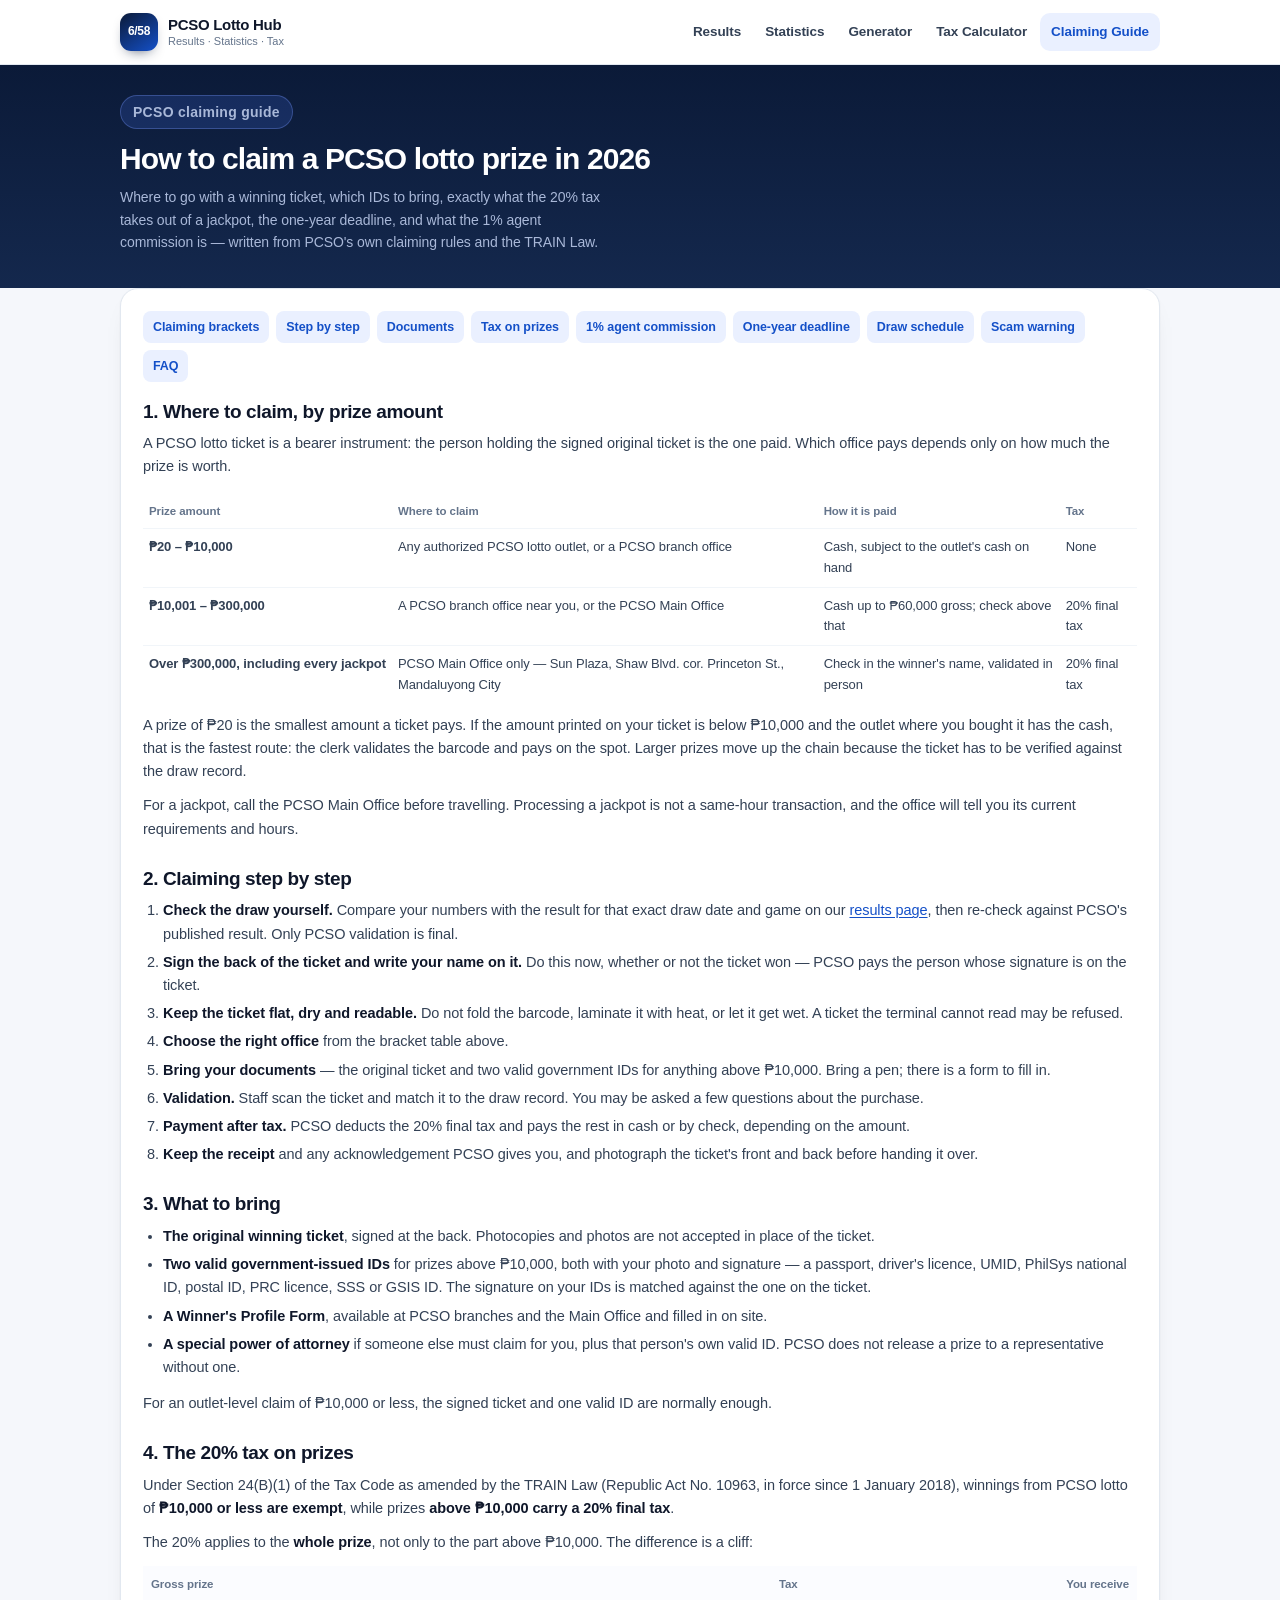
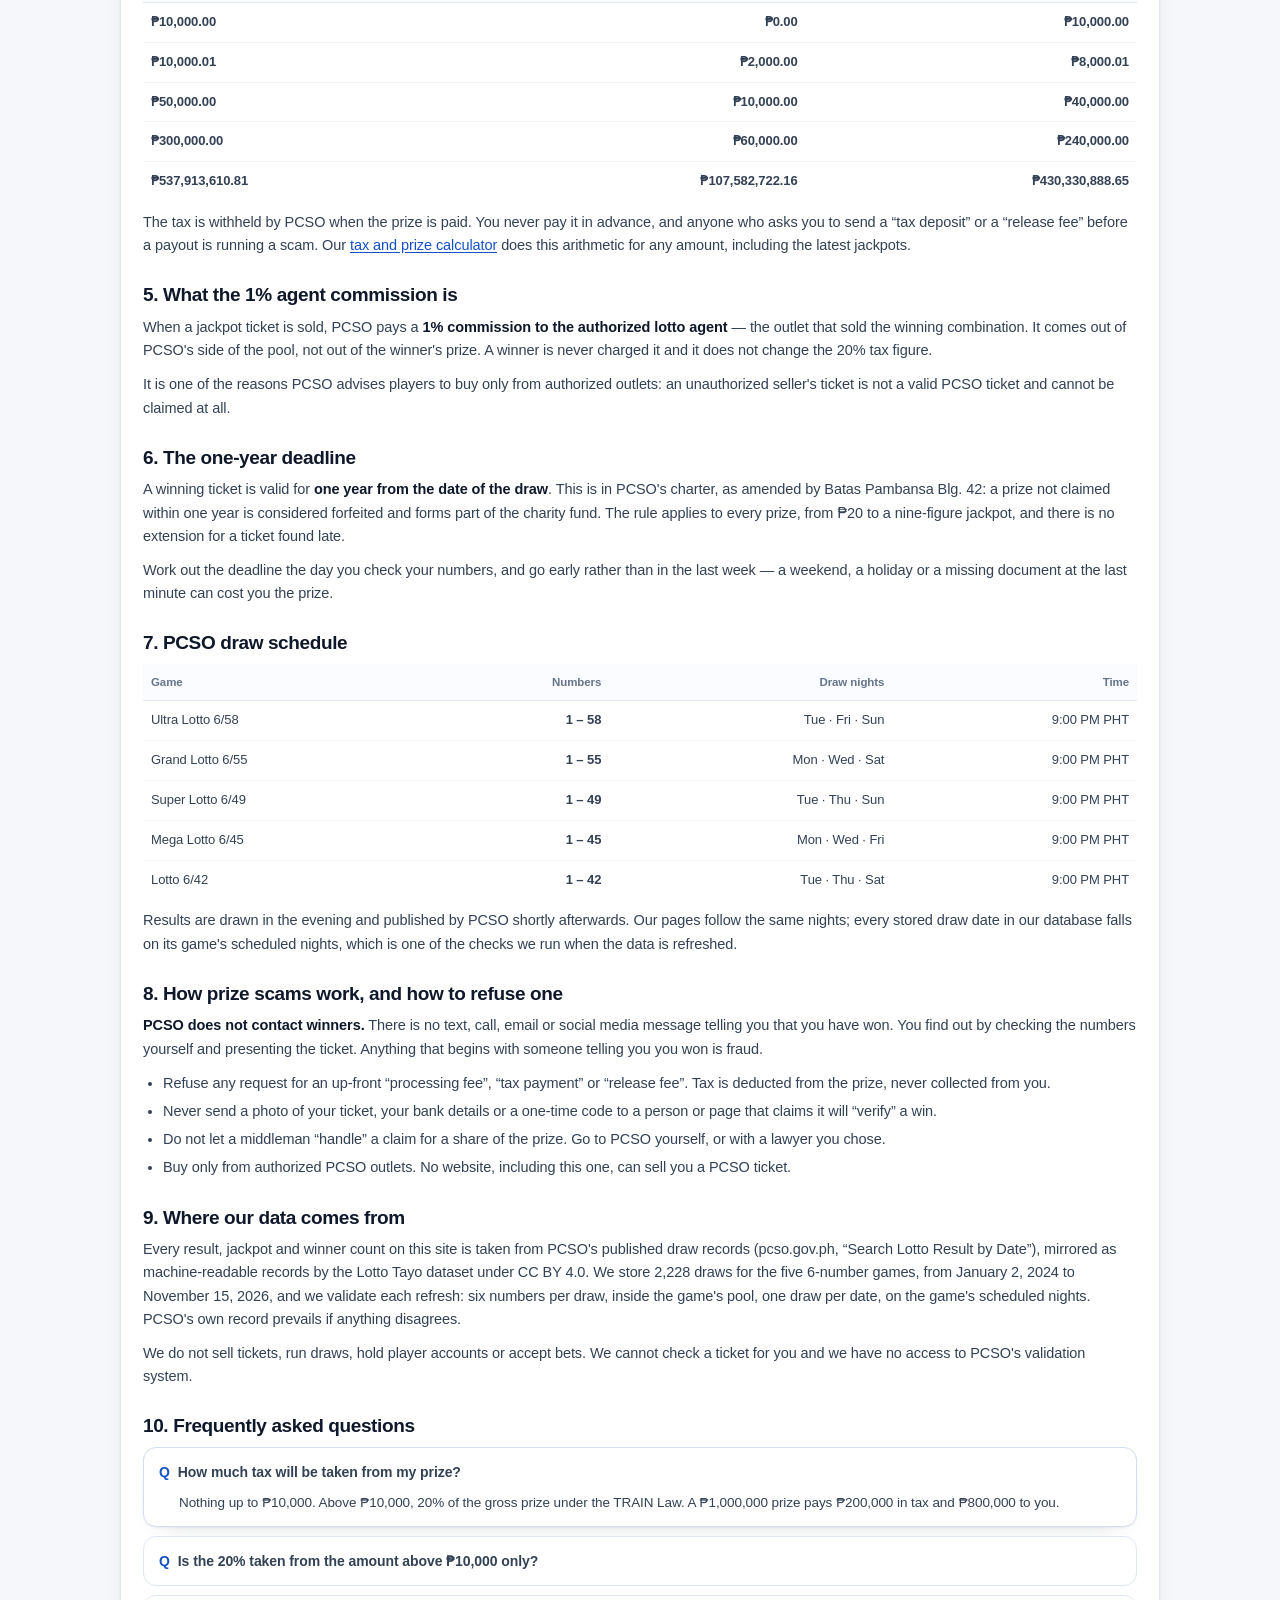
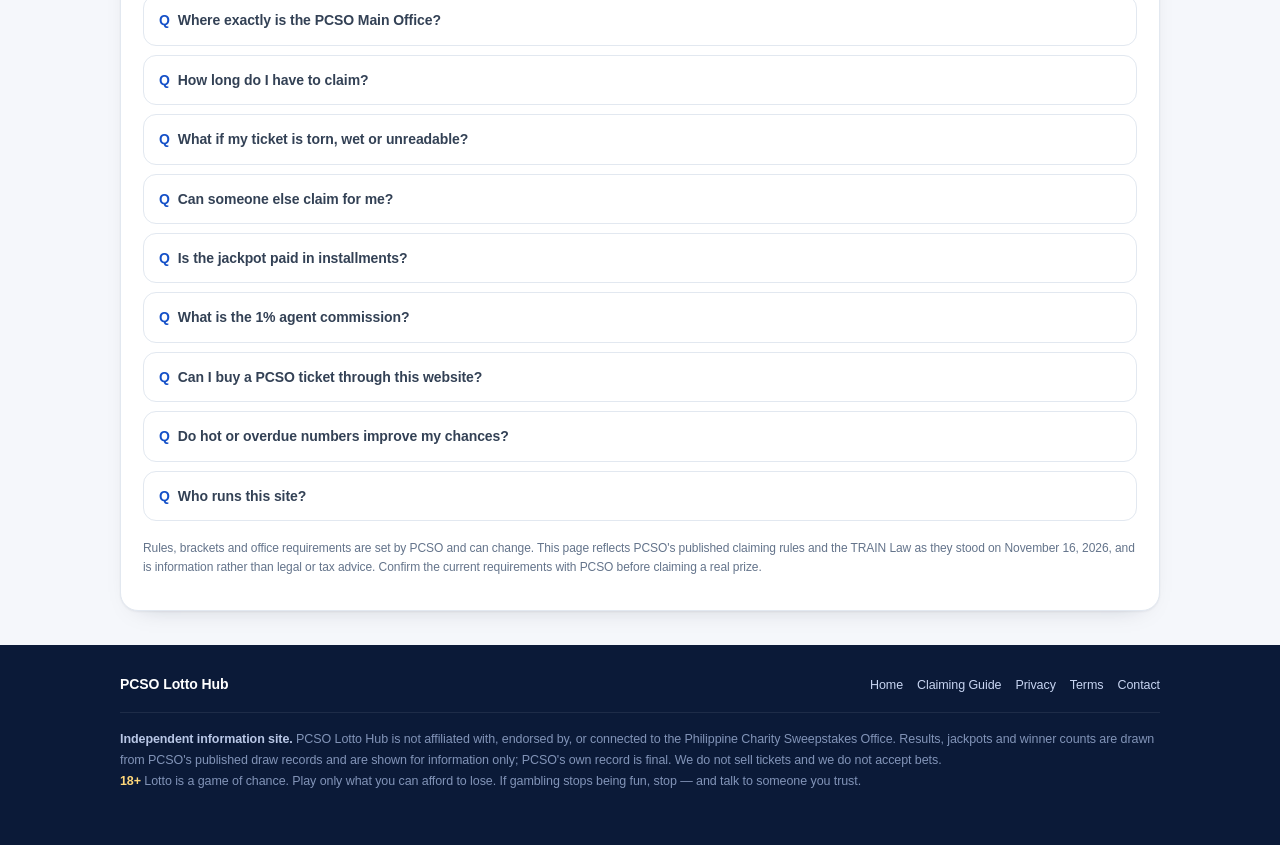
==== guide.html @ 49fee55c "Deploy static lotto site to GitHub Pages" ====
<!DOCTYPE html>
<html lang="en">
<head>
<meta charset="utf-8">
<meta name="viewport" content="width=device-width, initial-scale=1">
<title>PCSO Prize Claiming Guide 2026 — Where to Claim, 20% Tax, 1% Agent Commission</title>
<meta name="description" content="How to claim a PCSO lotto prize in 2026: the ₱10,000 / ₱300,000 claiming brackets, the PCSO Main Office in Mandaluyong, two valid IDs, the one-year deadline, the 20% TRAIN Law tax on prizes over ₱10,000, and the 1% agent commission.">
<meta name="theme-color" content="#0b1a38">
<link rel="canonical" href="https://lotto-tools.github.io/pcso-lotto-hub/guide.html">
<meta property="og:type" content="article">
<meta property="og:site_name" content="PCSO Lotto Hub">
<meta property="og:title" content="PCSO Prize Claiming Guide 2026 — Place, Tax, Deadline">
<meta property="og:description" content="Claiming brackets, documents, the 20% tax and the one-year deadline for PCSO lotto prizes.">
<meta property="og:url" content="https://lotto-tools.github.io/pcso-lotto-hub/guide.html">
<meta property="og:image" content="https://lotto-tools.github.io/pcso-lotto-hub/assets/img/og-cover.png">
<link rel="icon" href="assets/img/favicon.svg" type="image/svg+xml">
<link rel="stylesheet" href="assets/css/style.css">
<script type="application/ld+json">
{
  "@context": "https://schema.org",
  "@type": "FAQPage",
  "mainEntity": [
    {
      "@type": "Question",
      "name": "How much tax is deducted from a PCSO lotto prize?",
      "acceptedAnswer": { "@type": "Answer", "text": "Prizes of ₱10,000 or less are exempt. Prizes above ₱10,000 carry a 20% final withholding tax on the gross amount under the TRAIN Law (Republic Act No. 10963), withheld by PCSO at payout." }
    },
    {
      "@type": "Question",
      "name": "Where do I claim a PCSO lotto prize?",
      "acceptedAnswer": { "@type": "Answer", "text": "Up to ₱10,000 at any authorized lotto outlet or PCSO branch office. From ₱10,001 to ₱300,000 at a PCSO branch office or the PCSO Main Office. Above ₱300,000, including every jackpot, at the PCSO Main Office, Sun Plaza, Shaw Boulevard corner Princeton Street, Mandaluyong City." }
    },
    {
      "@type": "Question",
      "name": "How long do I have to claim a winning PCSO ticket?",
      "acceptedAnswer": { "@type": "Answer", "text": "One year from the draw date. A prize not claimed within that period is forfeited and forms part of PCSO's charity fund." }
    },
    {
      "@type": "Question",
      "name": "What documents do I need to claim a PCSO prize?",
      "acceptedAnswer": { "@type": "Answer", "text": "The original winning ticket signed at the back with your name, two valid government-issued IDs with photo and signature for prizes above ₱10,000, and a Winner's Profile Form filled in at the office. If someone claims for you, they need a special power of attorney and their own ID." }
    }
  ]
}
</script>
</head>
<body>

<header class="site-header">
  <div class="wrap header-inner">
    <a class="brand" href="index.html">
      <span class="brand-mark" aria-hidden="true">6/58</span>
      <span class="brand-text">PCSO Lotto Hub<small>Results · Statistics · Tax</small></span>
    </a>
    <nav class="site-nav" aria-label="Main">
      <a href="index.html#results">Results</a>
      <a href="index.html#statistics">Statistics</a>
      <a href="index.html#generator">Generator</a>
      <a href="index.html#tax">Tax Calculator</a>
      <a href="guide.html" class="is-active">Claiming Guide</a>
    </nav>
  </div>
</header>

<section class="page-head">
  <div class="wrap">
    <p class="eyebrow">PCSO claiming guide</p>
    <h1>How to claim a PCSO lotto prize in 2026</h1>
    <p>Where to go with a winning ticket, which IDs to bring, exactly what the 20% tax takes out of a jackpot, the one-year deadline, and what the 1% agent commission is — written from PCSO's own claiming rules and the TRAIN Law.</p>
  </div>
</section>

<main class="wrap">
  <div class="card">
    <nav class="toc" aria-label="On this page">
      <a href="#brackets">Claiming brackets</a>
      <a href="#steps">Step by step</a>
      <a href="#documents">Documents</a>
      <a href="#tax">Tax on prizes</a>
      <a href="#commission">1% agent commission</a>
      <a href="#deadline">One-year deadline</a>
      <a href="#schedule">Draw schedule</a>
      <a href="#scams">Scam warning</a>
      <a href="#faq">FAQ</a>
    </nav>

    <div class="prose">
      <h2 id="brackets">1. Where to claim, by prize amount</h2>
      <p>A PCSO lotto ticket is a bearer instrument: the person holding the signed original ticket is the one paid. Which office pays depends only on how much the prize is worth.</p>
      <div class="table-scroll">
        <table class="tier-table">
          <thead>
            <tr><th scope="col">Prize amount</th><th scope="col">Where to claim</th><th scope="col">How it is paid</th><th scope="col">Tax</th></tr>
          </thead>
          <tbody>
            <tr>
              <td>₱20 – ₱10,000</td>
              <td>Any authorized PCSO lotto outlet, or a PCSO branch office</td>
              <td>Cash, subject to the outlet's cash on hand</td>
              <td>None</td>
            </tr>
            <tr>
              <td>₱10,001 – ₱300,000</td>
              <td>A PCSO branch office near you, or the PCSO Main Office</td>
              <td>Cash up to ₱60,000 gross; check above that</td>
              <td>20% final tax</td>
            </tr>
            <tr>
              <td>Over ₱300,000, including every jackpot</td>
              <td>PCSO Main Office only — Sun Plaza, Shaw Blvd. cor. Princeton St., Mandaluyong City</td>
              <td>Check in the winner's name, validated in person</td>
              <td>20% final tax</td>
            </tr>
          </tbody>
        </table>
      </div>
      <p style="margin-top:10px">A prize of ₱20 is the smallest amount a ticket pays. If the amount printed on your ticket is below ₱10,000 and the outlet where you bought it has the cash, that is the fastest route: the clerk validates the barcode and pays on the spot. Larger prizes move up the chain because the ticket has to be verified against the draw record.</p>
      <p>For a jackpot, call the PCSO Main Office before travelling. Processing a jackpot is not a same-hour transaction, and the office will tell you its current requirements and hours.</p>

      <h2 id="steps">2. Claiming step by step</h2>
      <ol>
        <li><strong>Check the draw yourself.</strong> Compare your numbers with the result for that exact draw date and game on our <a href="index.html#results">results page</a>, then re-check against PCSO's published result. Only PCSO validation is final.</li>
        <li><strong>Sign the back of the ticket and write your name on it.</strong> Do this now, whether or not the ticket won — PCSO pays the person whose signature is on the ticket.</li>
        <li><strong>Keep the ticket flat, dry and readable.</strong> Do not fold the barcode, laminate it with heat, or let it get wet. A ticket the terminal cannot read may be refused.</li>
        <li><strong>Choose the right office</strong> from the bracket table above.</li>
        <li><strong>Bring your documents</strong> — the original ticket and two valid government IDs for anything above ₱10,000. Bring a pen; there is a form to fill in.</li>
        <li><strong>Validation.</strong> Staff scan the ticket and match it to the draw record. You may be asked a few questions about the purchase.</li>
        <li><strong>Payment after tax.</strong> PCSO deducts the 20% final tax and pays the rest in cash or by check, depending on the amount.</li>
        <li><strong>Keep the receipt</strong> and any acknowledgement PCSO gives you, and photograph the ticket's front and back before handing it over.</li>
      </ol>

      <h2 id="documents">3. What to bring</h2>
      <ul>
        <li><strong>The original winning ticket</strong>, signed at the back. Photocopies and photos are not accepted in place of the ticket.</li>
        <li><strong>Two valid government-issued IDs</strong> for prizes above ₱10,000, both with your photo and signature — a passport, driver's licence, UMID, PhilSys national ID, postal ID, PRC licence, SSS or GSIS ID. The signature on your IDs is matched against the one on the ticket.</li>
        <li><strong>A Winner's Profile Form</strong>, available at PCSO branches and the Main Office and filled in on site.</li>
        <li><strong>A special power of attorney</strong> if someone else must claim for you, plus that person's own valid ID. PCSO does not release a prize to a representative without one.</li>
      </ul>
      <p>For an outlet-level claim of ₱10,000 or less, the signed ticket and one valid ID are normally enough.</p>

      <h2 id="tax">4. The 20% tax on prizes</h2>
      <p>Under Section 24(B)(1) of the Tax Code as amended by the TRAIN Law (Republic Act No. 10963, in force since 1 January 2018), winnings from PCSO lotto of <strong>₱10,000 or less are exempt</strong>, while prizes <strong>above ₱10,000 carry a 20% final tax</strong>.</p>
      <p>The 20% applies to the <strong>whole prize</strong>, not only to the part above ₱10,000. The difference is a cliff:</p>
      <div class="table-scroll">
        <table class="data">
          <thead><tr><th scope="col">Gross prize</th><th scope="col">Tax</th><th scope="col">You receive</th></tr></thead>
          <tbody>
            <tr><td class="num">₱10,000.00</td><td class="num">₱0.00</td><td class="num">₱10,000.00</td></tr>
            <tr><td class="num">₱10,000.01</td><td class="num">₱2,000.00</td><td class="num">₱8,000.01</td></tr>
            <tr><td class="num">₱50,000.00</td><td class="num">₱10,000.00</td><td class="num">₱40,000.00</td></tr>
            <tr><td class="num">₱300,000.00</td><td class="num">₱60,000.00</td><td class="num">₱240,000.00</td></tr>
            <tr><td class="num">₱537,913,610.81</td><td class="num">₱107,582,722.16</td><td class="num">₱430,330,888.65</td></tr>
          </tbody>
        </table>
      </div>
      <p style="margin-top:10px">The tax is withheld by PCSO when the prize is paid. You never pay it in advance, and anyone who asks you to send a “tax deposit” or a “release fee” before a payout is running a scam. Our <a href="index.html#tax">tax and prize calculator</a> does this arithmetic for any amount, including the latest jackpots.</p>

      <h2 id="commission">5. What the 1% agent commission is</h2>
      <p>When a jackpot ticket is sold, PCSO pays a <strong>1% commission to the authorized lotto agent</strong> — the outlet that sold the winning combination. It comes out of PCSO's side of the pool, not out of the winner's prize. A winner is never charged it and it does not change the 20% tax figure.</p>
      <p>It is one of the reasons PCSO advises players to buy only from authorized outlets: an unauthorized seller's ticket is not a valid PCSO ticket and cannot be claimed at all.</p>

      <h2 id="deadline">6. The one-year deadline</h2>
      <p>A winning ticket is valid for <strong>one year from the date of the draw</strong>. This is in PCSO's charter, as amended by Batas Pambansa Blg. 42: a prize not claimed within one year is considered forfeited and forms part of the charity fund. The rule applies to every prize, from ₱20 to a nine-figure jackpot, and there is no extension for a ticket found late.</p>
      <p>Work out the deadline the day you check your numbers, and go early rather than in the last week — a weekend, a holiday or a missing document at the last minute can cost you the prize.</p>

      <h2 id="schedule">7. PCSO draw schedule</h2>
      <div class="table-scroll">
        <table class="data">
          <thead><tr><th scope="col">Game</th><th scope="col">Numbers</th><th scope="col">Draw nights</th><th scope="col">Time</th></tr></thead>
          <tbody>
            <tr><td>Ultra Lotto 6/58</td><td class="num">1 – 58</td><td>Tue · Fri · Sun</td><td>9:00 PM PHT</td></tr>
            <tr><td>Grand Lotto 6/55</td><td class="num">1 – 55</td><td>Mon · Wed · Sat</td><td>9:00 PM PHT</td></tr>
            <tr><td>Super Lotto 6/49</td><td class="num">1 – 49</td><td>Tue · Thu · Sun</td><td>9:00 PM PHT</td></tr>
            <tr><td>Mega Lotto 6/45</td><td class="num">1 – 45</td><td>Mon · Wed · Fri</td><td>9:00 PM PHT</td></tr>
            <tr><td>Lotto 6/42</td><td class="num">1 – 42</td><td>Tue · Thu · Sat</td><td>9:00 PM PHT</td></tr>
          </tbody>
        </table>
      </div>
      <p style="margin-top:10px">Results are drawn in the evening and published by PCSO shortly afterwards. Our pages follow the same nights; every stored draw date in our database falls on its game's scheduled nights, which is one of the checks we run when the data is refreshed.</p>

      <h2 id="scams">8. How prize scams work, and how to refuse one</h2>
      <p><strong>PCSO does not contact winners.</strong> There is no text, call, email or social media message telling you that you have won. You find out by checking the numbers yourself and presenting the ticket. Anything that begins with someone telling you you won is fraud.</p>
      <ul>
        <li>Refuse any request for an up-front “processing fee”, “tax payment” or “release fee”. Tax is deducted from the prize, never collected from you.</li>
        <li>Never send a photo of your ticket, your bank details or a one-time code to a person or page that claims it will “verify” a win.</li>
        <li>Do not let a middleman “handle” a claim for a share of the prize. Go to PCSO yourself, or with a lawyer you chose.</li>
        <li>Buy only from authorized PCSO outlets. No website, including this one, can sell you a PCSO ticket.</li>
      </ul>

      <h2>9. Where our data comes from</h2>
      <p>Every result, jackpot and winner count on this site is taken from PCSO's published draw records (pcso.gov.ph, “Search Lotto Result by Date”), mirrored as machine-readable records by the Lotto Tayo dataset under CC BY 4.0. We store 2,228 draws for the five 6-number games, from January 2, 2024 to November 15, 2026, and we validate each refresh: six numbers per draw, inside the game's pool, one draw per date, on the game's scheduled nights. PCSO's own record prevails if anything disagrees.</p>
      <p>We do not sell tickets, run draws, hold player accounts or accept bets. We cannot check a ticket for you and we have no access to PCSO's validation system.</p>

      <h2 id="faq">10. Frequently asked questions</h2>
      <div class="faq">
        <details open>
          <summary>How much tax will be taken from my prize?</summary>
          <p>Nothing up to ₱10,000. Above ₱10,000, 20% of the gross prize under the TRAIN Law. A ₱1,000,000 prize pays ₱200,000 in tax and ₱800,000 to you.</p>
        </details>
        <details>
          <summary>Is the 20% taken from the amount above ₱10,000 only?</summary>
          <p>No. Once the prize exceeds ₱10,000 the 20% is computed on the whole amount. A ₱10,000 prize is paid in full; a ₱10,000.01 prize pays ₱2,000.00 in tax.</p>
        </details>
        <details>
          <summary>Where exactly is the PCSO Main Office?</summary>
          <p>Sun Plaza, Shaw Boulevard corner Princeton Street, Mandaluyong City. Jackpot claims are processed there in person and paid by check in the winner's name.</p>
        </details>
        <details>
          <summary>How long do I have to claim?</summary>
          <p>One year from the draw date. Unclaimed prizes are forfeited to PCSO's charity fund, with no extension.</p>
        </details>
        <details>
          <summary>What if my ticket is torn, wet or unreadable?</summary>
          <p>The barcode has to scan. A mutilated or unreadable ticket may be refused, so keep it flat, dry and out of direct heat from the moment you buy it.</p>
        </details>
        <details>
          <summary>Can someone else claim for me?</summary>
          <p>Only with a special power of attorney and their own valid ID, presented at the PCSO office. The safest course is to claim in person with the ticket signed in your name.</p>
        </details>
        <details>
          <summary>Is the jackpot paid in installments?</summary>
          <p>No. PCSO pays a jackpot as a lump sum, by check, after the 20% tax is withheld.</p>
        </details>
        <details>
          <summary>What is the 1% agent commission?</summary>
          <p>A commission PCSO pays the outlet that sold the winning jackpot ticket. It is not deducted from the winner's prize.</p>
        </details>
        <details>
          <summary>Can I buy a PCSO ticket through this website?</summary>
          <p>No. We publish results and statistics only. Tickets are sold at authorized PCSO outlets; PCSO's own online channel, where it is available, is the only official way to play without visiting an outlet.</p>
        </details>
        <details>
          <summary>Do hot or overdue numbers improve my chances?</summary>
          <p>No. Each draw is independent and every combination has the same probability — 1 in 40,475,358 for Ultra Lotto 6/58. Statistics describe past draws, not the next one. Our <a href="index.html#statistics">statistics page</a> is there to explore the data, not to predict it.</p>
        </details>
        <details>
          <summary>Who runs this site?</summary>
          <p>PCSO Lotto Hub is an independent information site. It is not affiliated with, endorsed by or connected to the Philippine Charity Sweepstakes Office, and it does not sell tickets or accept bets. See our <a href="terms.html">terms</a> and <a href="privacy.html">privacy policy</a>.</p>
        </details>
      </div>

      <p class="table-note" style="margin-top:18px">Rules, brackets and office requirements are set by PCSO and can change. This page reflects PCSO's published claiming rules and the TRAIN Law as they stood on November 16, 2026, and is information rather than legal or tax advice. Confirm the current requirements with PCSO before claiming a real prize.</p>
    </div>
  </div>
</main>

<footer class="site-footer">
  <div class="wrap">
    <div class="footer-top">
      <span class="footer-brand">PCSO Lotto Hub</span>
      <nav class="footer-nav" aria-label="Footer">
        <a href="index.html">Home</a>
        <a href="guide.html">Claiming Guide</a>
        <a href="privacy.html">Privacy</a>
        <a href="terms.html">Terms</a>
        <a href="mailto:contact@pcsolottohub.example">Contact</a>
      </nav>
    </div>
    <p class="footer-note">
      <b>Independent information site.</b> PCSO Lotto Hub is not affiliated with, endorsed by, or connected to the Philippine Charity Sweepstakes Office. Results, jackpots and winner counts are drawn from PCSO's published draw records and are shown for information only; PCSO's own record is final. We do not sell tickets and we do not accept bets.<br>
      <span class="responsible">18+</span> Lotto is a game of chance. Play only what you can afford to lose. If gambling stops being fun, stop — and talk to someone you trust.
    </p>
  </div>
</footer>

</body>
</html>
---- assets/css/style.css ----
@charset "utf-8";
/* ==========================================================================
   PCSO Lotto Hub — shared styles (index, guide, privacy, terms)
   ========================================================================== */

:root {
  --ink: #0f172a;
  --ink-2: #334155;
  --muted: #64748b;
  --line: #e2e8f0;
  --line-soft: #f1f5f9;
  --bg: #f5f7fb;
  --card: #ffffff;
  --brand: #1450c8;
  --brand-2: #4a7dff;
  --brand-soft: #eaf0ff;
  --navy: #0b1a38;
  --navy-2: #17305e;
  --gold: #f2b200;
  --gold-soft: #fff5d6;
  --green: #059669;
  --green-soft: #e7f8f0;
  --red: #ce1126;
  --radius: 18px;
  --shadow: 0 1px 2px rgba(15, 23, 42, .05), 0 10px 26px -20px rgba(15, 23, 42, .35);
  --font: -apple-system, BlinkMacSystemFont, "Segoe UI", Roboto, "Helvetica Neue",
          Arial, "Noto Sans", "Noto Sans Tagalog", "Liberation Sans", FreeSans, sans-serif;
}

* { box-sizing: border-box; }

html { -webkit-text-size-adjust: 100%; scroll-behavior: smooth; }

body {
  margin: 0;
  font-family: var(--font);
  color: var(--ink);
  background: var(--bg);
  line-height: 1.6;
  letter-spacing: -.005em;
  overflow-wrap: break-word;
}

a { color: inherit; text-decoration: none; }
button { font-family: inherit; cursor: pointer; }
img { max-width: 100%; }
h1, h2, h3, h4 { line-height: 1.3; }

.wrap { width: 100%; max-width: 1080px; margin: 0 auto; padding: 0 20px; }

.sr-only {
  position: absolute; width: 1px; height: 1px; margin: -1px;
  padding: 0; overflow: hidden; clip: rect(0 0 0 0); white-space: nowrap; border: 0;
}

/* ---------- header ---------- */
.site-header {
  position: sticky; top: 0; z-index: 60;
  background: rgba(255, 255, 255, .97);
  backdrop-filter: saturate(180%) blur(14px);
  -webkit-backdrop-filter: saturate(180%) blur(14px);
  border-bottom: 1px solid var(--line);
}
.header-inner { display: flex; align-items: center; gap: 16px; height: 64px; }
.brand { display: flex; align-items: center; gap: 10px; flex: 0 0 auto; }
.brand-mark {
  width: 38px; height: 38px; border-radius: 11px;
  display: grid; place-items: center;
  background: linear-gradient(145deg, var(--navy), var(--brand));
  box-shadow: 0 6px 14px -8px rgba(11, 26, 56, .9);
  color: #fff; font-weight: 800; font-size: 12px; letter-spacing: -.03em;
}
.brand-text { display: flex; flex-direction: column; line-height: 1.15; font-weight: 800; font-size: 15px; letter-spacing: -.02em; }
.brand-text small { font-weight: 500; font-size: 11px; color: var(--muted); letter-spacing: 0; margin-top: 2px; }
.site-nav { display: flex; gap: 2px; margin-left: auto; align-items: center; overflow-x: auto; scrollbar-width: none; }
.site-nav::-webkit-scrollbar { display: none; }
.site-nav a {
  white-space: nowrap; padding: 8px 11px; border-radius: 10px;
  font-size: 13.5px; font-weight: 600; color: var(--ink-2);
  transition: background .15s, color .15s;
}
.site-nav a:hover { background: var(--line-soft); color: var(--ink); }
.site-nav a.is-active { background: var(--brand-soft); color: var(--brand); }

/* ---------- hero ---------- */
.hero {
  position: relative;
  color: #eaf0ff;
  background:
    radial-gradient(1100px 420px at 86% -14%, rgba(74, 125, 255, .42), transparent 62%),
    radial-gradient(800px 340px at 0% 0%, rgba(242, 178, 0, .16), transparent 60%),
    linear-gradient(180deg, #081530 0%, #10244a 64%, #0d1e3f 100%);
  padding: 30px 0 34px;
  overflow: hidden;
}
.hero-grid { display: grid; grid-template-columns: 1.02fr .98fr; gap: 26px; align-items: center; }
.eyebrow {
  display: inline-flex; align-items: center; gap: 8px;
  font-size: 12px; font-weight: 700; letter-spacing: .02em;
  color: #c3d3ff; background: rgba(74, 125, 255, .18);
  border: 1px solid rgba(122, 152, 255, .32);
  padding: 5px 12px; border-radius: 999px; margin: 0 0 12px;
}
.live-dot {
  width: 7px; height: 7px; border-radius: 50%; background: #4ade80;
  box-shadow: 0 0 0 4px rgba(74, 222, 128, .18);
}
.hero h1 {
  margin: 0 0 10px; font-size: clamp(24px, 3.4vw, 34px);
  line-height: 1.3; letter-spacing: -.03em; font-weight: 800; color: #fff;
}
.hero-sub { margin: 0; color: #a3b3d6; font-size: 14px; max-width: 48ch; }
.hero-badges { display: flex; flex-wrap: wrap; gap: 7px; margin-top: 16px; }
.hero-badges span {
  font-size: 11.5px; font-weight: 600; color: #c8d5ff;
  background: rgba(255, 255, 255, .06); border: 1px solid rgba(255, 255, 255, .1);
  padding: 5px 9px; border-radius: 8px;
}

.hero-card {
  background: linear-gradient(180deg, rgba(255, 255, 255, .1), rgba(255, 255, 255, .04));
  border: 1px solid rgba(255, 255, 255, .14);
  border-radius: 22px; padding: 18px 18px 16px;
  box-shadow: 0 26px 60px -34px rgba(0, 0, 0, .9);
  backdrop-filter: blur(6px);
}
.hero-card-top { display: flex; align-items: baseline; justify-content: space-between; gap: 10px; margin-bottom: 12px; }
.hero-round { font-size: 14.5px; font-weight: 800; color: #fff; letter-spacing: -.02em; }
.hero-round em { font-style: normal; color: #8fa8e8; font-weight: 600; font-size: 12px; margin-left: 8px; }
.hero-balls { display: flex; align-items: center; gap: 8px; flex-wrap: wrap; }
.hero-prize { display: grid; grid-template-columns: 1fr 1fr; gap: 9px; margin-top: 16px; }
.hero-prize div { background: rgba(5, 11, 24, .48); border: 1px solid rgba(255, 255, 255, .08); border-radius: 12px; padding: 9px 11px; }
.hero-prize dt { font-size: 11px; color: #93a4c9; margin: 0 0 3px; font-weight: 600; }
.hero-prize dd { margin: 0; font-size: 15px; font-weight: 800; color: #fff; letter-spacing: -.02em; font-variant-numeric: tabular-nums; }
.hero-prize dd .unit { font-size: 11.5px; font-weight: 600; color: #a8b7d8; }
.hero-prize .accent { color: #7ff0bd; }
.hero-foot { margin-top: 12px; font-size: 11.5px; color: #8fa1c6; display: flex; justify-content: space-between; gap: 10px; flex-wrap: wrap; }

/* ---------- balls ---------- */
.ball {
  --size: 40px;
  width: var(--size); height: var(--size); flex: 0 0 auto;
  border-radius: 50%; display: inline-grid; place-items: center;
  font-weight: 800; font-size: calc(var(--size) * .4); letter-spacing: -.03em;
  color: #fff; font-variant-numeric: tabular-nums;
  box-shadow: inset 0 -3px 6px rgba(0, 0, 0, .16), inset 0 2px 3px rgba(255, 255, 255, .45), 0 2px 6px rgba(15, 23, 42, .12);
}
.ball.t1 { background: linear-gradient(180deg, #ffdd6b, #f2b200); color: #4b3500; }
.ball.t2 { background: linear-gradient(180deg, #86c8ff, #2f8fe0); color: #062f4f; }
.ball.t3 { background: linear-gradient(180deg, #ff9d9d, #e04b4b); color: #fff; }
.ball.t4 { background: linear-gradient(180deg, #c4cbd6, #98a2b3); color: #fff; }
.ball.t5 { background: linear-gradient(180deg, #7fe0b0, #12a866); color: #04361f; }
.ball--sm { --size: 32px; }
.ball--xs { --size: 27px; }
.ball--lg { --size: 50px; }
.ball.is-dim { opacity: .26; }
.balls-row { display: flex; align-items: center; gap: 7px; flex-wrap: wrap; }

/* ---------- game switcher ---------- */
.gamebar {
  position: sticky; top: 64px; z-index: 58;
  background: rgba(255, 255, 255, .98);
  backdrop-filter: blur(10px);
  border-bottom: 1px solid var(--line);
}
.gamebar-inner {
  display: flex; gap: 6px; overflow-x: auto; scrollbar-width: none;
  padding: 9px 20px;
}
.gamebar-inner::-webkit-scrollbar { display: none; }
.game-pill {
  flex: 0 0 auto; display: flex; flex-direction: column; align-items: flex-start;
  gap: 1px; border: 1px solid var(--line); background: #fff; color: var(--ink-2);
  border-radius: 11px; padding: 6px 12px; transition: .15s; text-align: left;
}
.game-pill b { font-size: 13.5px; font-weight: 800; letter-spacing: -.02em; }
.game-pill span { font-size: 11px; color: var(--muted); font-weight: 600; font-variant-numeric: tabular-nums; }
.game-pill:hover { border-color: #c3cddf; background: #fafbff; }
.game-pill.is-active { background: var(--navy); border-color: var(--navy); color: #fff; box-shadow: 0 10px 20px -14px rgba(11, 26, 56, .9); }
.game-pill.is-active span { color: #b9c9ea; }

/* ---------- tabs ---------- */
.tabbar { background: #fff; border-bottom: 1px solid var(--line); }
.tabbar-inner { display: flex; gap: 4px; overflow-x: auto; scrollbar-width: none; padding: 8px 20px; }
.tabbar-inner::-webkit-scrollbar { display: none; }
.tab {
  border: 1px solid transparent; background: transparent; color: var(--ink-2);
  padding: 9px 14px; border-radius: 11px; font-size: 13.5px; font-weight: 700; white-space: nowrap;
  transition: .15s;
}
.tab:hover { background: var(--line-soft); }
.tab.is-active { background: var(--brand); color: #fff; box-shadow: 0 8px 18px -12px rgba(20, 80, 200, .9); }

/* ---------- layout ---------- */
main { padding: 24px 0 10px; }
.panel[hidden] { display: none; }
.panel { animation: fade .2s ease; }
@keyframes fade { from { opacity: 0; transform: translateY(4px); } to { opacity: 1; transform: none; } }

.card {
  background: var(--card); border: 1px solid var(--line); border-radius: var(--radius);
  padding: 22px; box-shadow: var(--shadow);
}
.card + .card, .stack > * + * { margin-top: 16px; }
.grid-2 { display: grid; grid-template-columns: 1fr 1fr; gap: 16px; }
.grid-3 { display: grid; grid-template-columns: repeat(3, 1fr); gap: 16px; }
.grid-2 > .card, .grid-3 > .card { margin-top: 0; }
.split { display: grid; grid-template-columns: 1.1fr .9fr; gap: 16px; align-items: start; }

.section-head { display: flex; align-items: flex-end; justify-content: space-between; gap: 14px; margin: 24px 0 12px; }
.section-head:first-child { margin-top: 0; }
.section-head h2 { margin: 0; font-size: 19px; font-weight: 800; letter-spacing: -.02em; }
.section-head p { margin: 4px 0 0; font-size: 13px; color: var(--muted); }
h2.card-title { margin: 0 0 4px; font-size: 17px; font-weight: 800; letter-spacing: -.02em; }
h3.card-title { margin: 0 0 4px; font-size: 15px; font-weight: 800; letter-spacing: -.02em; }
.card-desc { margin: 0 0 14px; font-size: 13px; color: var(--muted); }
.divider { height: 1px; background: var(--line-soft); margin: 16px 0; }

/* ---------- latest draw ---------- */
.draw-head { display: flex; flex-wrap: wrap; align-items: center; justify-content: space-between; gap: 10px; margin-bottom: 14px; }
.draw-date { font-size: 20px; font-weight: 800; letter-spacing: -.02em; }
.draw-date span { font-size: 12.5px; font-weight: 600; color: var(--muted); margin-left: 8px; letter-spacing: 0; }
.draw-balls {
  display: flex; align-items: center; gap: 10px; flex-wrap: wrap; padding: 16px;
  border-radius: 14px; background: linear-gradient(180deg, #fbfcff, #f2f6ff);
  border: 1px solid var(--line-soft);
}
.draw-balls .ball { --size: 46px; }
.badge {
  display: inline-flex; align-items: center; gap: 5px; font-size: 11.5px; font-weight: 700;
  padding: 4px 9px; border-radius: 999px; background: var(--line-soft); color: var(--ink-2);
}
.badge--gold { background: var(--gold-soft); color: #8a5c00; }
.badge--green { background: var(--green-soft); color: #047857; }
.badge--brand { background: var(--brand-soft); color: var(--brand); }

.stat-grid { display: grid; grid-template-columns: repeat(4, 1fr); gap: 10px; margin-top: 14px; }
.stat { background: #fbfcff; border: 1px solid var(--line-soft); border-radius: 12px; padding: 12px 13px; }
.stat dt { margin: 0 0 3px; font-size: 11.5px; color: var(--muted); font-weight: 600; }
.stat dd { margin: 0; font-size: 15px; font-weight: 800; letter-spacing: -.02em; font-variant-numeric: tabular-nums; }
.stat dd small { display: block; font-size: 11px; font-weight: 600; color: var(--muted); letter-spacing: 0; margin-top: 2px; }
.stat.is-key { background: linear-gradient(180deg, #eef4ff, #f7faff); border-color: #dbe6ff; }
.stat.is-key dd { color: var(--brand); }

/* ---------- tables ---------- */
.table-scroll { overflow-x: auto; -webkit-overflow-scrolling: touch; }
table.data { width: 100%; border-collapse: collapse; font-size: 13px; }
table.data th, table.data td { padding: 9px 8px; border-bottom: 1px solid var(--line-soft); text-align: right; vertical-align: middle; }
table.data th:first-child, table.data td:first-child { text-align: left; }
table.data thead th { font-size: 11.5px; color: var(--muted); font-weight: 700; border-bottom: 1px solid var(--line); background: #fbfcff; white-space: nowrap; }
table.data tbody tr:last-child td { border-bottom: 0; }
table.data td.num { font-variant-numeric: tabular-nums; font-weight: 600; }
table.data tr.is-high td { background: #f8faff; }
table.data td .balls-row { gap: 4px; justify-content: flex-end; flex-wrap: nowrap; }
table.data td .ball { --size: 26px; font-size: 10.5px; }
.table-note { margin: 10px 0 0; font-size: 12px; color: var(--muted); }

/* ---------- controls ---------- */
.lookup { display: flex; gap: 8px; align-items: center; flex-wrap: wrap; }
input[type="date"].input, input[type="number"].input, input.input, select.input {
  padding: 10px 12px; border: 1px solid var(--line); border-radius: 11px;
  font-size: 14px; font-weight: 600; font-family: inherit; color: var(--ink);
  font-variant-numeric: tabular-nums; background: #fff; min-width: 0;
}
input.input:focus, select.input:focus, .amount-box:focus-within { outline: none; border-color: var(--brand); box-shadow: 0 0 0 3px rgba(20, 80, 200, .14); }
.btn {
  border: 1px solid var(--line); background: #fff; color: var(--ink);
  padding: 10px 14px; border-radius: 11px; font-size: 13px; font-weight: 700;
  transition: .15s; white-space: nowrap;
}
.btn:hover { border-color: #c3cddf; background: #fafbff; }
.btn:active { transform: translateY(1px); }
.btn--primary { background: var(--brand); border-color: var(--brand); color: #fff; box-shadow: 0 10px 22px -14px rgba(20, 80, 200, .9); }
.btn--primary:hover { background: #0f3fa3; border-color: #0f3fa3; color: #fff; }
.btn--dark { background: var(--ink); border-color: var(--ink); color: #fff; }
.btn--dark:hover { background: #000; border-color: #000; color: #fff; }
.btn--ghost { background: transparent; }
.btn--sm { padding: 7px 11px; font-size: 12px; border-radius: 9px; }
.btn:disabled { opacity: .45; cursor: not-allowed; }

.segmented { display: inline-flex; background: var(--line-soft); border-radius: 12px; padding: 4px; gap: 2px; flex-wrap: wrap; }
.segmented button {
  border: 0; background: transparent; padding: 8px 12px; border-radius: 9px;
  font-size: 12.5px; font-weight: 700; color: var(--muted);
}
.segmented button.is-active { background: #fff; color: var(--ink); box-shadow: 0 2px 8px rgba(15, 23, 42, .08); }

/* ---------- statistics ---------- */
.chip-row { display: flex; flex-wrap: wrap; gap: 7px; }
.chip {
  display: inline-flex; align-items: center; gap: 6px;
  background: #fbfcff; border: 1px solid var(--line-soft); border-radius: 10px;
  padding: 6px 10px; font-size: 12px; font-weight: 600; color: var(--ink-2);
}
.chip b { color: var(--ink); font-weight: 800; font-variant-numeric: tabular-nums; }
.chip.hot { background: #fff6f2; border-color: #ffe2d6; }
.chip.cold { background: #eef5ff; border-color: #dbe9ff; }
.chip.overdue { background: #fffaf0; border-color: #fdebc4; }

.heatmap { display: grid; grid-template-columns: repeat(var(--cols, 9), minmax(0, 1fr)); gap: 6px; }
.hm {
  border-radius: 10px; padding: 8px 2px 7px; text-align: center;
  border: 1px solid rgba(15, 23, 42, .05);
  display: flex; flex-direction: column; gap: 0; align-items: center;
  transition: transform .12s;
}
.hm:hover { transform: translateY(-1px); }
.hm b { font-size: 13px; font-weight: 800; letter-spacing: -.03em; }
.hm span { font-size: 10px; font-weight: 700; opacity: .9; font-variant-numeric: tabular-nums; }

.ratio-row { display: grid; grid-template-columns: 116px 1fr 96px; align-items: center; gap: 9px; font-size: 12.5px; margin-bottom: 6px; }
.ratio-row .label { font-weight: 700; color: var(--ink-2); font-variant-numeric: tabular-nums; }
.ratio-row .bar { height: 9px; background: var(--line-soft); border-radius: 6px; overflow: hidden; }
.ratio-row .bar i { display: block; height: 100%; border-radius: 6px; background: linear-gradient(90deg, #4a7dff, #9cbaff); }
.ratio-row .bar i.warm { background: linear-gradient(90deg, #f2b200, #ffd97a); }
.ratio-row .val { text-align: right; color: var(--muted); font-variant-numeric: tabular-nums; font-weight: 600; }
.ratio-row .val b { color: var(--ink); }

.pair-grid { display: grid; grid-template-columns: repeat(2, 1fr); gap: 6px 18px; }
.pair-row { display: flex; align-items: center; gap: 8px; font-size: 12.5px; padding: 4px 0; border-bottom: 1px dashed var(--line-soft); }
.pair-row .p { font-weight: 800; font-variant-numeric: tabular-nums; }
.pair-row .c { margin-left: auto; color: var(--muted); font-weight: 700; font-variant-numeric: tabular-nums; }

/* ---------- generator ---------- */
.gen-layout { display: grid; grid-template-columns: 1.1fr .9fr; gap: 16px; align-items: start; }
.num-grid { display: grid; grid-template-columns: repeat(var(--cols, 10), minmax(0, 1fr)); gap: 6px; }
.num-btn {
  position: relative;
  border: 1px solid var(--line); background: #fff; color: var(--ink-2);
  border-radius: 9px; padding: 8px 0; font-size: 13px; font-weight: 800;
  font-variant-numeric: tabular-nums; transition: .12s;
}
.num-btn:hover { border-color: #b9c4d8; background: #fafbff; }
.num-btn.is-fixed { background: var(--ink); color: #fff; border-color: var(--ink); }
.num-btn.is-excluded { background: #f1f5f9; color: #94a3b8; text-decoration: line-through; border-style: dashed; }
.num-btn.is-fixed::after {
  content: "IN"; position: absolute; top: -6px; left: 50%; transform: translateX(-50%);
  font-size: 8px; font-weight: 800; background: var(--brand); color: #fff;
  padding: 0 4px; border-radius: 4px; letter-spacing: .02em; line-height: 1.5;
}
.hm { cursor: default; }

.field { margin-bottom: 16px; }
.field:last-child { margin-bottom: 0; }
.field-label { display: flex; align-items: center; justify-content: space-between; gap: 10px; margin-bottom: 7px; flex-wrap: wrap; }
.field-label strong { font-size: 13px; font-weight: 800; }
.field-label span { font-size: 11.5px; color: var(--muted); }
.check-line { display: flex; align-items: center; gap: 9px; font-size: 13px; font-weight: 600; color: var(--ink-2); }
.check-line input { width: 17px; height: 17px; accent-color: var(--brand); }

.game-list { display: grid; gap: 10px; }
.game {
  border: 1px solid var(--line); border-radius: 14px; padding: 12px 14px; background: #fff;
}
.game-top { display: flex; align-items: center; gap: 12px; flex-wrap: wrap; }
.game-no { font-size: 11.5px; font-weight: 800; color: var(--muted); min-width: 30px; }
.game .balls-row { flex: 1 1 auto; gap: 6px; }
.game .btn { margin-left: auto; }
.match-line { margin-top: 9px; display: flex; flex-wrap: wrap; gap: 6px; align-items: center; font-size: 11.5px; color: var(--muted); }
.match-line .m { background: #f8fafc; border: 1px solid var(--line-soft); border-radius: 7px; padding: 3px 7px; font-weight: 700; color: var(--ink-2, #334155); font-variant-numeric: tabular-nums; }
.match-line .m.hit { background: var(--gold-soft); border-color: #fde8a8; color: #8a5c00; }
.hit-list { margin-top: 9px; display: grid; gap: 5px; max-height: 220px; overflow-y: auto; }
.hit { display: flex; align-items: center; gap: 8px; padding: 6px 9px; border-radius: 9px; background: #fbfcff; border: 1px solid var(--line-soft); font-size: 11.5px; }
.hit .r { font-weight: 800; color: var(--brand); min-width: 54px; }
.hit .d { color: var(--muted); min-width: 78px; font-variant-numeric: tabular-nums; }
.hit .p { margin-left: auto; color: var(--muted); font-variant-numeric: tabular-nums; }

.empty {
  border: 1px dashed var(--line); border-radius: 14px; padding: 26px 18px; text-align: center;
  color: var(--muted); font-size: 13px; background: #fbfcff;
}
.empty strong { display: block; color: var(--ink-2); font-size: 14px; margin-bottom: 4px; }

.check-list { list-style: none; margin: 0; padding: 0; font-size: 12.5px; color: var(--ink-2); }
.check-list li { position: relative; padding-left: 20px; margin-bottom: 9px; line-height: 1.6; }
.check-list li:last-child { margin-bottom: 0; }
.check-list li::before {
  content: "✓"; position: absolute; left: 0; top: 0; color: var(--green); font-weight: 800;
}
.check-list b { color: var(--ink); }

.notice { display: flex; gap: 9px; align-items: flex-start; font-size: 12.5px; color: var(--muted); background: #fbfcff; border: 1px solid var(--line-soft); border-radius: 12px; padding: 11px 13px; }
.notice b { color: var(--ink-2); }
.notice--warn { background: #fffaeb; border-color: #fdecc8; color: #7a5400; }
.notice--warn b { color: #6b4900; }

/* ---------- tax calculator ---------- */
.calc-layout { display: grid; grid-template-columns: 1fr 1fr; gap: 16px; align-items: start; }
.amount-box {
  display: flex; align-items: center; gap: 6px; border: 1px solid var(--line); border-radius: 14px;
  padding: 6px 14px; background: #fff;
}
.amount-box .peso { font-weight: 700; color: var(--muted); font-size: 20px; }
.amount-box input {
  flex: 1 1 auto; border: 0; outline: none; font-family: inherit; text-align: right;
  font-size: clamp(20px, 4.2vw, 27px); font-weight: 800; color: var(--ink); letter-spacing: -.03em;
  font-variant-numeric: tabular-nums; padding: 8px 0; background: transparent; min-width: 0;
}
.quick-row { display: flex; flex-wrap: wrap; gap: 6px; margin-top: 10px; }
.quick {
  border: 1px solid var(--line); background: #fff; border-radius: 999px; padding: 6px 11px;
  font-size: 11.5px; font-weight: 700; color: var(--ink-2);
}
.quick:hover { border-color: #c3cddf; background: #fafbff; }
.quick b { color: var(--brand); }

.result-hero {
  background: linear-gradient(145deg, #0b1a38, #1b3363);
  color: #fff; border-radius: 16px; padding: 18px;
}
.result-hero .label { font-size: 12px; color: #a7b6d9; font-weight: 600; }
.result-hero .value { font-size: clamp(24px, 5vw, 32px); font-weight: 800; letter-spacing: -.035em; color: #7ff0bd; margin: 2px 0 8px; font-variant-numeric: tabular-nums; overflow-wrap: anywhere; }
.result-hero .sub { font-size: 12.5px; color: #b6c5e6; }
.result-hero .sub b { color: #fff; font-variant-numeric: tabular-nums; }

.split-list { display: grid; gap: 0; margin-top: 12px; }
.split-row { display: flex; align-items: center; justify-content: space-between; gap: 10px; font-size: 13px; padding: 9px 0; border-bottom: 1px dashed var(--line); }
.split-row:last-child { border-bottom: 0; }
.split-row span { color: var(--muted); }
.split-row b { font-weight: 800; font-variant-numeric: tabular-nums; }
.split-row.is-net b { color: var(--brand); }

.claim-card { border: 1px solid var(--line); border-radius: 14px; padding: 15px 16px; background: #fbfcff; }
.claim-card .tier { font-size: 11.5px; font-weight: 800; color: var(--brand); letter-spacing: .01em; }
.claim-card .where { margin: 5px 0 10px; font-size: 13.5px; font-weight: 700; color: var(--ink); }
.claim-card ul { margin: 0; padding-left: 18px; font-size: 12.5px; color: var(--ink-2); }
.claim-card li { margin-bottom: 4px; }
.tier-table { width: 100%; border-collapse: collapse; font-size: 12.5px; margin-top: 4px; }
.tier-table th, .tier-table td { padding: 8px 6px; border-bottom: 1px solid var(--line-soft); text-align: left; vertical-align: top; }
.tier-table th { font-size: 11.5px; color: var(--muted); font-weight: 700; }
.tier-table td:first-child { font-weight: 700; white-space: nowrap; font-variant-numeric: tabular-nums; }
.tier-table tr.is-active td { background: var(--brand-soft); }
.tier-table tr:last-child td { border-bottom: 0; }

/* ---------- content pages ---------- */
.page-head { background: linear-gradient(180deg, #0b1a38, #14284d); color: #eaf0ff; padding: 30px 0 34px; }
.page-head .eyebrow { margin-bottom: 10px; }
.page-head h1 { margin: 0 0 8px; font-size: clamp(23px, 3.2vw, 30px); color: #fff; letter-spacing: -.03em; }
.page-head p { margin: 0; color: #a9b8d8; font-size: 14px; max-width: 62ch; }

.prose { font-size: 14.5px; color: var(--ink-2); }
.prose h2 { font-size: 19px; margin: 26px 0 8px; letter-spacing: -.02em; color: var(--ink); }
.prose h2:first-child { margin-top: 0; }
.prose h3 { font-size: 15.5px; margin: 20px 0 6px; letter-spacing: -.01em; color: var(--ink); }
.prose p { margin: 0 0 11px; }
.prose ul, .prose ol { margin: 0 0 13px; padding-left: 20px; }
.prose li { margin-bottom: 5px; }
.prose a { color: var(--brand); text-decoration: underline; text-underline-offset: 2px; }
.prose strong { color: var(--ink); }
.prose table { font-size: 13px; }

.toc { display: flex; flex-wrap: wrap; gap: 7px; margin: 0 0 18px; }
.toc a { font-size: 12.5px; font-weight: 700; color: var(--brand); background: var(--brand-soft); padding: 6px 10px; border-radius: 8px; text-decoration: none; }

.faq { display: grid; gap: 9px; }
.faq details { background: #fff; border: 1px solid var(--line); border-radius: 13px; padding: 13px 15px; }
.faq details[open] { border-color: #d3ddf5; box-shadow: var(--shadow); }
.faq summary { cursor: pointer; font-weight: 700; font-size: 14px; list-style: none; display: flex; gap: 8px; align-items: flex-start; }
.faq summary::-webkit-details-marker { display: none; }
.faq summary::before { content: "Q"; color: var(--brand); font-weight: 800; flex: 0 0 auto; }
.faq details p { margin: 8px 0 0 20px; font-size: 13.5px; color: var(--ink-2); }

.source-box { font-size: 12.5px; color: var(--muted); background: #fbfcff; border: 1px solid var(--line-soft); border-radius: 12px; padding: 12px 14px; }
.source-box b { color: var(--ink-2); }
.source-box a { color: var(--brand); text-decoration: underline; text-underline-offset: 2px; }

/* ---------- footer ---------- */
.site-footer { margin-top: 34px; padding: 28px 0 40px; background: #0b1a38; color: #93a4c9; font-size: 12.5px; }
.site-footer a { color: #c8d5f2; }
.site-footer a:hover { color: #fff; }
.footer-top { display: flex; flex-wrap: wrap; gap: 14px 22px; align-items: center; justify-content: space-between; padding-bottom: 16px; border-bottom: 1px solid rgba(255, 255, 255, .08); }
.footer-nav { display: flex; flex-wrap: wrap; gap: 14px; }
.footer-brand { font-weight: 800; color: #fff; font-size: 14px; }
.footer-note { margin-top: 16px; line-height: 1.7; color: #8294b8; }
.footer-note b { color: #b9c7e6; font-weight: 700; }
.responsible { display: inline-flex; align-items: center; gap: 6px; font-weight: 800; color: #ffd77a; }

/* ---------- responsive ---------- */
@media (max-width: 900px) {
  .hero-grid { grid-template-columns: minmax(0, 1fr); gap: 20px; }
  .gen-layout, .calc-layout, .split { grid-template-columns: minmax(0, 1fr); }
  .gen-layout > *, .calc-layout > *, .split > *, .grid-2 > *, .grid-3 > * { min-width: 0; }
  .stat-grid { grid-template-columns: repeat(2, 1fr); }
  .grid-3 { grid-template-columns: 1fr; }
  .pair-grid { grid-template-columns: 1fr; }
}

@media (max-width: 680px) {
  .wrap { padding: 0 14px; }
  .gamebar-inner, .tabbar-inner { padding-left: 14px; padding-right: 14px; }
  .header-inner { height: 58px; gap: 10px; }
  .brand-text small { display: none; }
  .site-nav { gap: 0; }
  .site-nav a { display: none; }
  .site-nav a[href$="guide.html"] { display: inline-flex; padding: 7px 11px; font-size: 13px; border: 1px solid var(--line); }
  .header-inner { justify-content: space-between; }
  .hero { padding: 22px 0 26px; }
  .hero h1 { font-size: 23px; }
  .hero-sub { font-size: 13px; }
  .hero-card { padding: 15px; border-radius: 18px; }
  .hero-balls { gap: 6px; }
  .hero .ball { --size: 32px; }
  .hero-prize { gap: 8px; }
  .hero-prize dd { font-size: 14px; }
  .gamebar { top: 58px; }
  .game-pill { padding: 5px 10px; }
  .game-pill b { font-size: 12.5px; }
  .game-pill span { font-size: 10px; }
  .tabbar-inner { display: grid; grid-template-columns: 1fr 1fr; gap: 6px; overflow: visible; padding: 8px 14px; }
  .tab { padding: 9px 6px; font-size: 12.5px; text-align: center; white-space: normal; }
  main { padding: 16px 0 6px; }
  .card { padding: 16px; border-radius: 16px; }
  .grid-2 { grid-template-columns: 1fr; }
  .section-head { margin: 18px 0 10px; }
  .section-head h2 { font-size: 17px; }
  .draw-date { font-size: 18px; }
  .draw-balls { padding: 12px; gap: 7px; }
  .draw-balls .ball { --size: 38px; }
  .stat { padding: 10px; }
  .stat dd { font-size: 14px; }
  table.data { font-size: 12px; }
  table.data th, table.data td { padding: 7px 4px; }
  table.data td .ball { --size: 22px; font-size: 9px; }
  .segmented { display: flex; width: 100%; }
  .segmented button { flex: 1 1 auto; padding: 8px 4px; font-size: 11.5px; white-space: nowrap; }
  .num-grid { --cols: 7 !important; gap: 5px; }
  .num-btn { padding: 7px 0; font-size: 12px; }
  .heatmap { --cols: 6 !important; gap: 5px; }
  .hm b { font-size: 12px; }
  .hm span { font-size: 9px; }
  .game { padding: 11px; }
  .game .balls-row { gap: 5px; }
  .game .ball { --size: 29px; }
  .game .btn { width: 100%; margin-left: 0; }
  .hit .d { display: none; }
  .amount-box input { font-size: 21px; }
  .amount-box .peso { font-size: 17px; }
  .quick { padding: 6px 9px; font-size: 11px; }
  .result-hero { padding: 15px; }
  .result-hero .value { font-size: 23px; }
  .prose { font-size: 14px; }
  .footer-top { flex-direction: column; align-items: flex-start; }
  .ratio-row { grid-template-columns: 92px 1fr 76px; font-size: 11.5px; }
}

@media (max-width: 360px) {
  .hero .ball { --size: 28px; }
  .hero-balls { gap: 5px; }
  .game-pill { padding: 5px 8px; }
  .tab { padding: 7px 9px; font-size: 12px; }
  .draw-balls .ball { --size: 34px; }
  .num-grid { --cols: 6 !important; }
  .stat dd { font-size: 13px; }
}

@media (prefers-reduced-motion: reduce) {
  * { animation: none !important; transition: none !important; scroll-behavior: auto !important; }
}
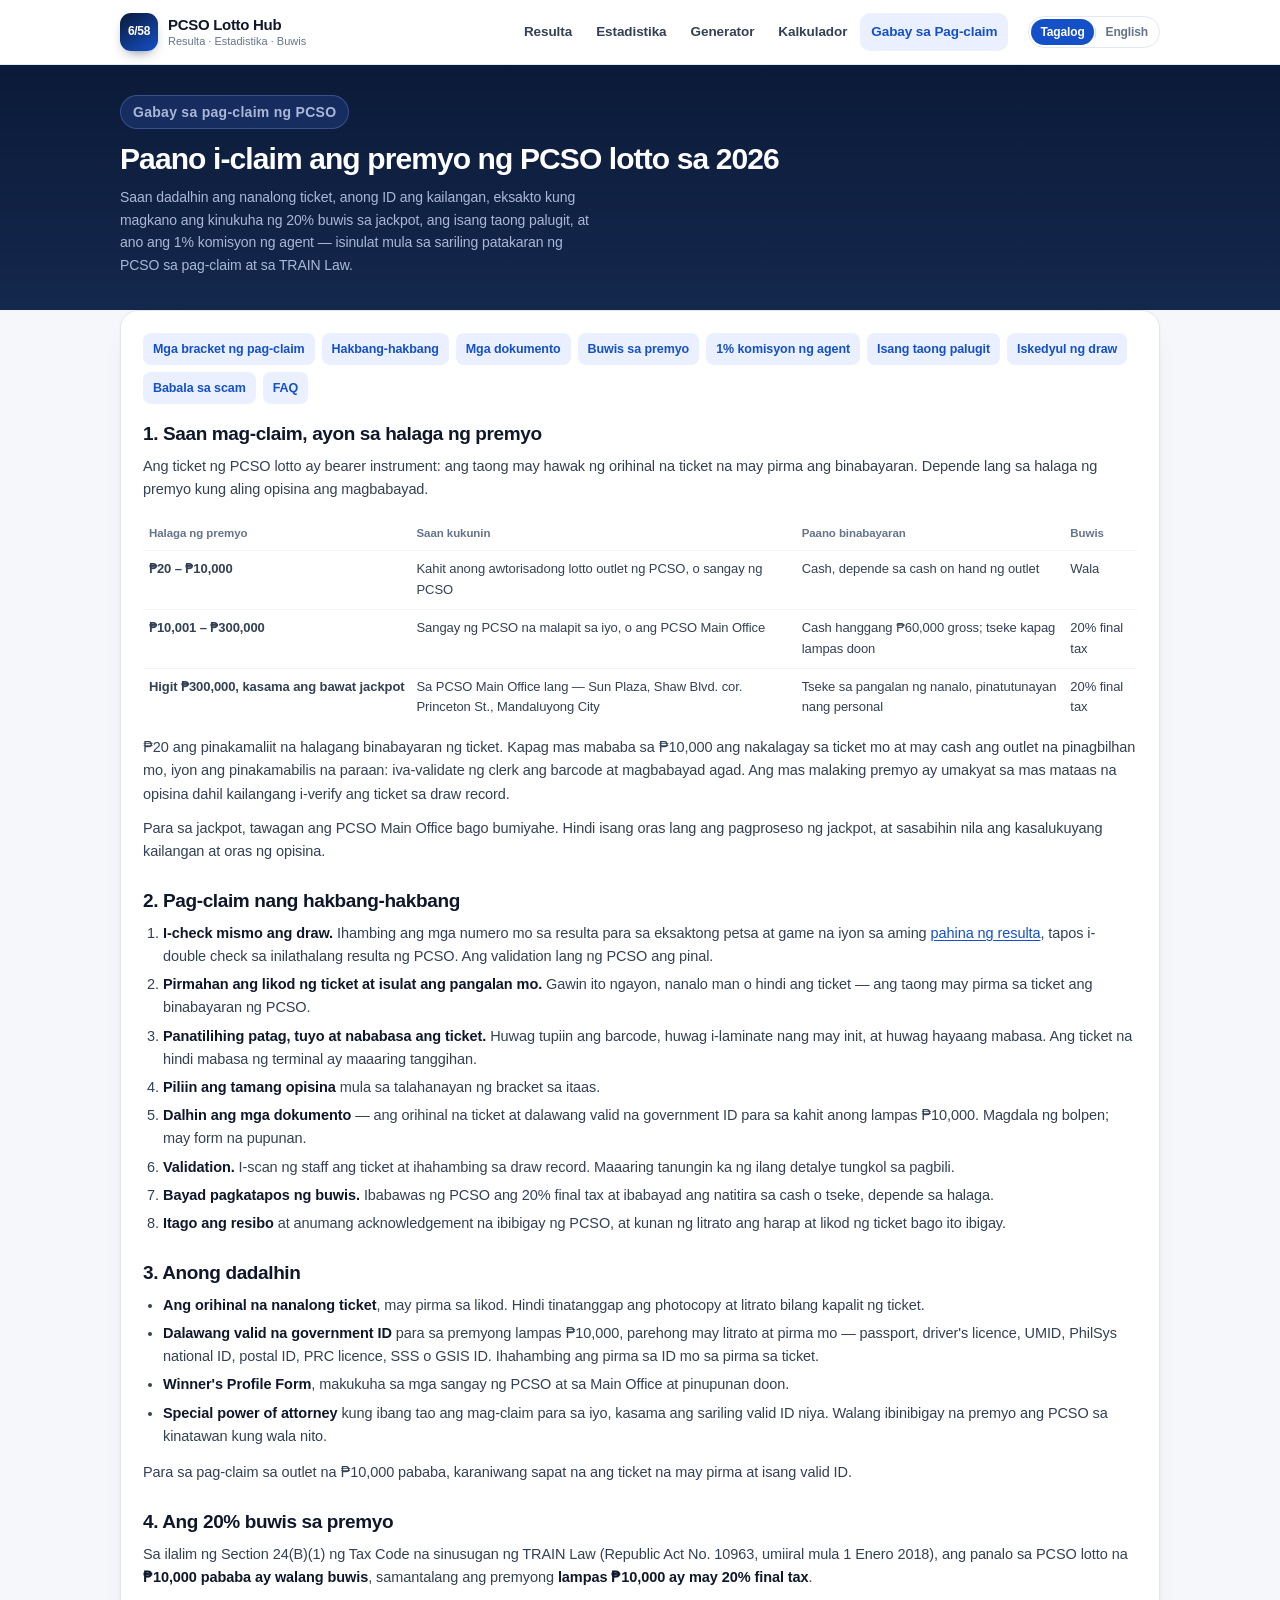
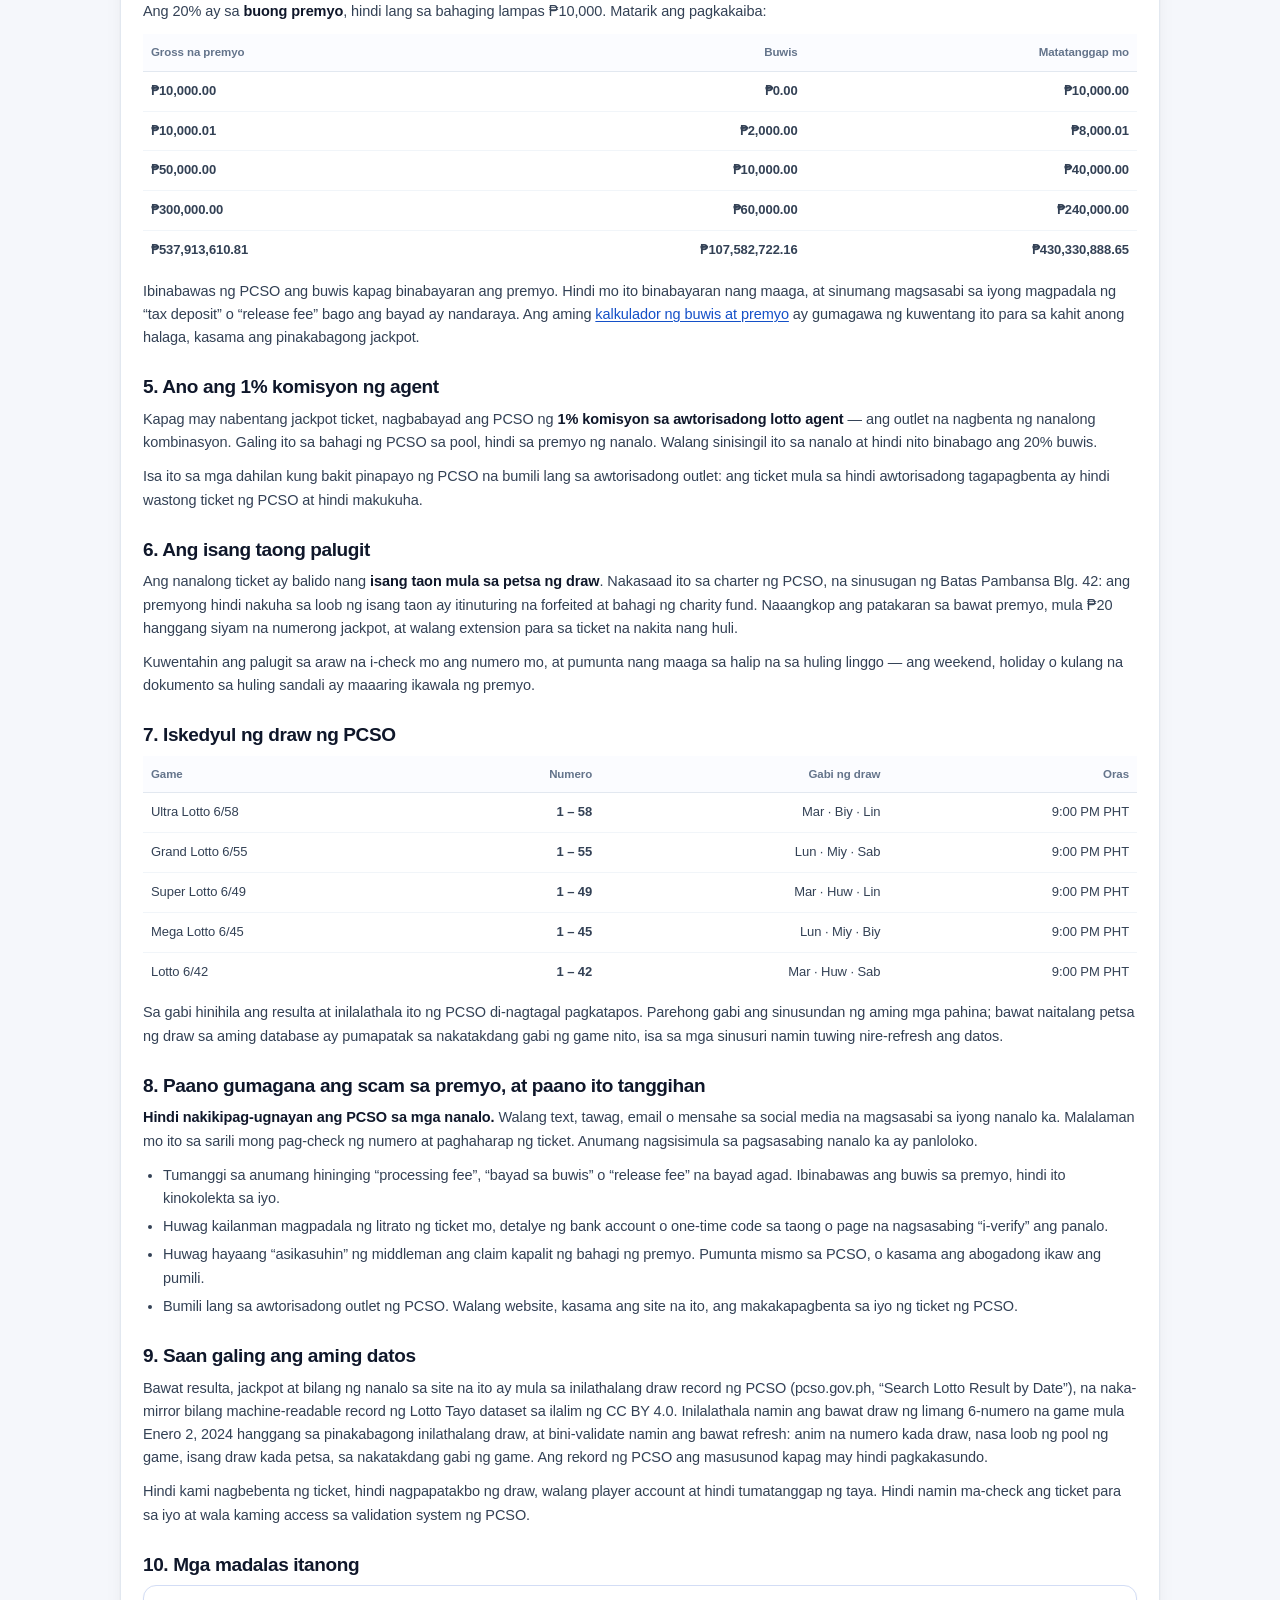
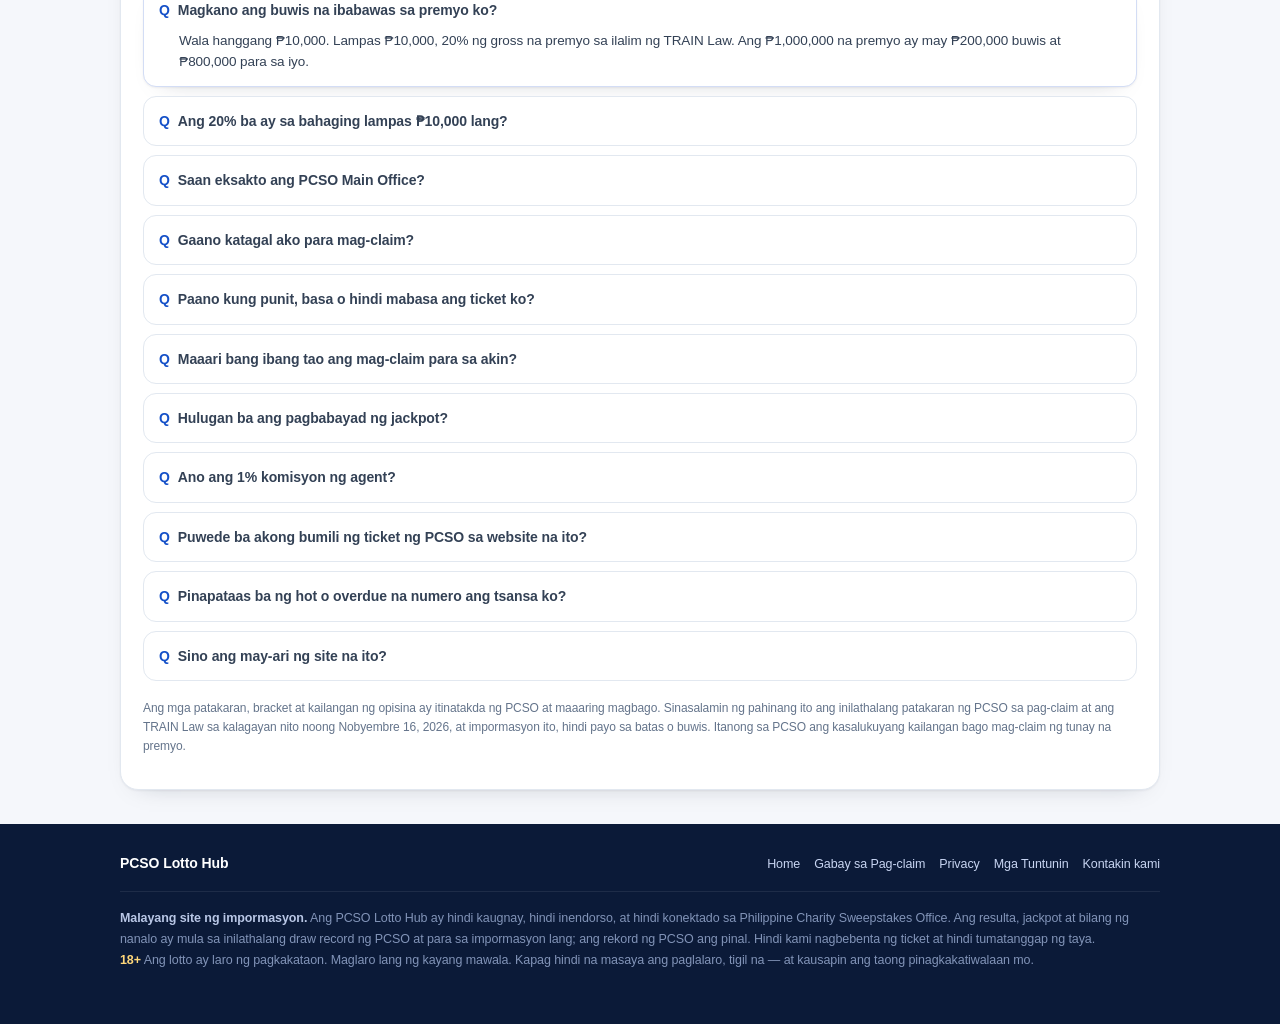
==== commit cfa4f576: "Serve the site in Tagalog by default with a [Tagalog | English] switch - every page now opens in nat" ====
--- a/guide.html
+++ b/guide.html
@@ -1,44 +1,46 @@
 <!DOCTYPE html>
-<html lang="en">
+<html lang="tl">
 <head>
 <meta charset="utf-8">
 <meta name="viewport" content="width=device-width, initial-scale=1">
-<title>PCSO Prize Claiming Guide 2026 — Where to Claim, 20% Tax, 1% Agent Commission</title>
-<meta name="description" content="How to claim a PCSO lotto prize in 2026: the ₱10,000 / ₱300,000 claiming brackets, the PCSO Main Office in Mandaluyong, two valid IDs, the one-year deadline, the 20% TRAIN Law tax on prizes over ₱10,000, and the 1% agent commission.">
+<title data-i18n="guideMeta.title">Gabay sa Pag-claim ng Premyo ng PCSO 2026 — Saan Kukunin, 20% Buwis, 1% Komisyon ng Agent</title>
+<meta name="description" content="Paano i-claim ang premyo ng PCSO lotto sa 2026: ang bracket na ₱10,000 / ₱300,000, ang PCSO Main Office sa Mandaluyong, dalawang valid ID, ang isang taong palugit, ang 20% TRAIN Law tax sa premyong lampas ₱10,000, at ang 1% komisyon ng agent." data-i18n="guideMeta.desc" data-i18n-attr="content">
 <meta name="theme-color" content="#0b1a38">
 <link rel="canonical" href="https://lotto-tools.github.io/pcso-lotto-hub/guide.html">
 <meta property="og:type" content="article">
 <meta property="og:site_name" content="PCSO Lotto Hub">
-<meta property="og:title" content="PCSO Prize Claiming Guide 2026 — Place, Tax, Deadline">
-<meta property="og:description" content="Claiming brackets, documents, the 20% tax and the one-year deadline for PCSO lotto prizes.">
+<meta property="og:title" content="Gabay sa Pag-claim ng Premyo ng PCSO 2026 — Saan, Buwis, Palugit" data-i18n="guideMeta.ogTitle" data-i18n-attr="content">
+<meta property="og:description" content="Mga bracket ng pag-claim, dokumento, ang 20% buwis at ang isang taong palugit para sa premyo ng PCSO lotto." data-i18n="guideMeta.ogDesc" data-i18n-attr="content">
 <meta property="og:url" content="https://lotto-tools.github.io/pcso-lotto-hub/guide.html">
 <meta property="og:image" content="https://lotto-tools.github.io/pcso-lotto-hub/assets/img/og-cover.png">
+<meta property="og:locale" content="tl_PH">
 <link rel="icon" href="assets/img/favicon.svg" type="image/svg+xml">
 <link rel="stylesheet" href="assets/css/style.css">
 <script type="application/ld+json">
 {
   "@context": "https://schema.org",
   "@type": "FAQPage",
+  "inLanguage": "tl-PH",
   "mainEntity": [
     {
       "@type": "Question",
-      "name": "How much tax is deducted from a PCSO lotto prize?",
-      "acceptedAnswer": { "@type": "Answer", "text": "Prizes of ₱10,000 or less are exempt. Prizes above ₱10,000 carry a 20% final withholding tax on the gross amount under the TRAIN Law (Republic Act No. 10963), withheld by PCSO at payout." }
+      "name": "Magkano ang buwis na ibabawas sa premyo ng PCSO lotto?",
+      "acceptedAnswer": { "@type": "Answer", "text": "Walang buwis ang premyong ₱10,000 pababa. Ang premyong lampas ₱10,000 ay may 20% final withholding tax sa buong halaga sa ilalim ng TRAIN Law (Republic Act No. 10963), at ito ang ibinabawas ng PCSO kapag nagbabayad." }
     },
     {
       "@type": "Question",
-      "name": "Where do I claim a PCSO lotto prize?",
-      "acceptedAnswer": { "@type": "Answer", "text": "Up to ₱10,000 at any authorized lotto outlet or PCSO branch office. From ₱10,001 to ₱300,000 at a PCSO branch office or the PCSO Main Office. Above ₱300,000, including every jackpot, at the PCSO Main Office, Sun Plaza, Shaw Boulevard corner Princeton Street, Mandaluyong City." }
+      "name": "Saan ako mag-claim ng premyo ng PCSO lotto?",
+      "acceptedAnswer": { "@type": "Answer", "text": "Hanggang ₱10,000 sa kahit anong awtorisadong lotto outlet o sangay ng PCSO. ₱10,001 hanggang ₱300,000 sa sangay ng PCSO o sa PCSO Main Office. Higit ₱300,000, kasama ang bawat jackpot, sa PCSO Main Office, Sun Plaza, Shaw Boulevard corner Princeton Street, Mandaluyong City." }
     },
     {
       "@type": "Question",
-      "name": "How long do I have to claim a winning PCSO ticket?",
-      "acceptedAnswer": { "@type": "Answer", "text": "One year from the draw date. A prize not claimed within that period is forfeited and forms part of PCSO's charity fund." }
+      "name": "Gaano katagal ang palugit para i-claim ang nanalong ticket ng PCSO?",
+      "acceptedAnswer": { "@type": "Answer", "text": "Isang taon mula sa petsa ng draw. Ang premyong hindi nakuha sa panahong iyon ay napupunta sa charity fund ng PCSO." }
     },
     {
       "@type": "Question",
-      "name": "What documents do I need to claim a PCSO prize?",
-      "acceptedAnswer": { "@type": "Answer", "text": "The original winning ticket signed at the back with your name, two valid government-issued IDs with photo and signature for prizes above ₱10,000, and a Winner's Profile Form filled in at the office. If someone claims for you, they need a special power of attorney and their own ID." }
+      "name": "Anong dokumento ang kailangan para i-claim ang premyo ng PCSO?",
+      "acceptedAnswer": { "@type": "Answer", "text": "Ang orihinal na nanalong ticket na may pirma sa likod, dalawang valid na government ID na may litrato at pirma para sa premyong lampas ₱10,000, at Winner's Profile Form na pinupunan sa opisina. Kapag iba ang mag-claim para sa iyo, kailangan ng special power of attorney at sariling ID niya." }
     }
   ]
 }
@@ -50,100 +52,103 @@
   <div class="wrap header-inner">
     <a class="brand" href="index.html">
       <span class="brand-mark" aria-hidden="true">6/58</span>
-      <span class="brand-text">PCSO Lotto Hub<small>Results · Statistics · Tax</small></span>
+      <span class="brand-text">PCSO Lotto Hub<small data-i18n="nav.brandSub">Resulta · Estadistika · Buwis</small></span>
     </a>
-    <nav class="site-nav" aria-label="Main">
-      <a href="index.html#results">Results</a>
-      <a href="index.html#statistics">Statistics</a>
-      <a href="index.html#generator">Generator</a>
-      <a href="index.html#tax">Tax Calculator</a>
-      <a href="guide.html" class="is-active">Claiming Guide</a>
+    <nav class="site-nav" aria-label="Pangunahing menu">
+      <a href="index.html#results" data-i18n="nav.results">Resulta</a>
+      <a href="index.html#statistics" data-i18n="nav.stats">Estadistika</a>
+      <a href="index.html#generator" data-i18n="nav.gen">Generator</a>
+      <a href="index.html#tax" data-i18n="nav.tax">Kalkulador</a>
+      <a href="guide.html" class="is-active" data-i18n="nav.guide">Gabay sa Pag-claim</a>
     </nav>
+    <div class="lang-switch" id="langSwitch" role="group" aria-label="Wika / Language">
+      <button type="button" data-lang="tl" aria-pressed="true">Tagalog</button><span aria-hidden="true">|</span><button type="button" data-lang="en" aria-pressed="false">English</button>
+    </div>
   </div>
 </header>
 
 <section class="page-head">
   <div class="wrap">
-    <p class="eyebrow">PCSO claiming guide</p>
-    <h1>How to claim a PCSO lotto prize in 2026</h1>
-    <p>Where to go with a winning ticket, which IDs to bring, exactly what the 20% tax takes out of a jackpot, the one-year deadline, and what the 1% agent commission is — written from PCSO's own claiming rules and the TRAIN Law.</p>
+    <p class="eyebrow" data-i18n="guide.eyebrow">Gabay sa pag-claim ng PCSO</p>
+    <h1 data-i18n="guide.h1">Paano i-claim ang premyo ng PCSO lotto sa 2026</h1>
+    <p data-i18n="guide.lede">Saan dadalhin ang nanalong ticket, anong ID ang kailangan, eksakto kung magkano ang kinukuha ng 20% buwis sa jackpot, ang isang taong palugit, at ano ang 1% komisyon ng agent — isinulat mula sa sariling patakaran ng PCSO sa pag-claim at sa TRAIN Law.</p>
   </div>
 </section>
 
 <main class="wrap">
   <div class="card">
-    <nav class="toc" aria-label="On this page">
-      <a href="#brackets">Claiming brackets</a>
-      <a href="#steps">Step by step</a>
-      <a href="#documents">Documents</a>
-      <a href="#tax">Tax on prizes</a>
-      <a href="#commission">1% agent commission</a>
-      <a href="#deadline">One-year deadline</a>
-      <a href="#schedule">Draw schedule</a>
-      <a href="#scams">Scam warning</a>
-      <a href="#faq">FAQ</a>
+    <nav class="toc" aria-label="Sa pahinang ito" data-i18n="guide.tocLabel" data-i18n-attr="aria-label">
+      <a href="#brackets" data-i18n="guide.toc1">Mga bracket ng pag-claim</a>
+      <a href="#steps" data-i18n="guide.toc2">Hakbang-hakbang</a>
+      <a href="#documents" data-i18n="guide.toc3">Mga dokumento</a>
+      <a href="#tax" data-i18n="guide.toc4">Buwis sa premyo</a>
+      <a href="#commission" data-i18n="guide.toc5">1% komisyon ng agent</a>
+      <a href="#deadline" data-i18n="guide.toc6">Isang taong palugit</a>
+      <a href="#schedule" data-i18n="guide.toc7">Iskedyul ng draw</a>
+      <a href="#scams" data-i18n="guide.toc8">Babala sa scam</a>
+      <a href="#faq" data-i18n="guide.toc9">FAQ</a>
     </nav>
 
     <div class="prose">
-      <h2 id="brackets">1. Where to claim, by prize amount</h2>
-      <p>A PCSO lotto ticket is a bearer instrument: the person holding the signed original ticket is the one paid. Which office pays depends only on how much the prize is worth.</p>
+      <h2 id="brackets" data-i18n="guide.s1h">1. Saan mag-claim, ayon sa halaga ng premyo</h2>
+      <p data-i18n="guide.s1p1">Ang ticket ng PCSO lotto ay bearer instrument: ang taong may hawak ng orihinal na ticket na may pirma ang binabayaran. Depende lang sa halaga ng premyo kung aling opisina ang magbabayad.</p>
       <div class="table-scroll">
         <table class="tier-table">
           <thead>
-            <tr><th scope="col">Prize amount</th><th scope="col">Where to claim</th><th scope="col">How it is paid</th><th scope="col">Tax</th></tr>
+            <tr><th scope="col" data-i18n="guide.thPrize">Halaga ng premyo</th><th scope="col" data-i18n="guide.thWhere">Saan kukunin</th><th scope="col" data-i18n="guide.thHow">Paano binabayaran</th><th scope="col" data-i18n="guide.thTax">Buwis</th></tr>
           </thead>
           <tbody>
             <tr>
               <td>₱20 – ₱10,000</td>
-              <td>Any authorized PCSO lotto outlet, or a PCSO branch office</td>
-              <td>Cash, subject to the outlet's cash on hand</td>
-              <td>None</td>
+              <td data-i18n="guide.s1r1a">Kahit anong awtorisadong lotto outlet ng PCSO, o sangay ng PCSO</td>
+              <td data-i18n="guide.s1r1b">Cash, depende sa cash on hand ng outlet</td>
+              <td data-i18n="guide.s1r1c">Wala</td>
             </tr>
             <tr>
               <td>₱10,001 – ₱300,000</td>
-              <td>A PCSO branch office near you, or the PCSO Main Office</td>
-              <td>Cash up to ₱60,000 gross; check above that</td>
-              <td>20% final tax</td>
+              <td data-i18n="guide.s1r2a">Sangay ng PCSO na malapit sa iyo, o ang PCSO Main Office</td>
+              <td data-i18n="guide.s1r2b">Cash hanggang ₱60,000 gross; tseke kapag lampas doon</td>
+              <td data-i18n="guide.s1r2c">20% final tax</td>
             </tr>
             <tr>
-              <td>Over ₱300,000, including every jackpot</td>
-              <td>PCSO Main Office only — Sun Plaza, Shaw Blvd. cor. Princeton St., Mandaluyong City</td>
-              <td>Check in the winner's name, validated in person</td>
-              <td>20% final tax</td>
+              <td data-i18n="guide.s1r3a">Higit ₱300,000, kasama ang bawat jackpot</td>
+              <td data-i18n="guide.s1r3b">Sa PCSO Main Office lang — Sun Plaza, Shaw Blvd. cor. Princeton St., Mandaluyong City</td>
+              <td data-i18n="guide.s1r3c">Tseke sa pangalan ng nanalo, pinatutunayan nang personal</td>
+              <td data-i18n="guide.s1r3d">20% final tax</td>
             </tr>
           </tbody>
         </table>
       </div>
-      <p style="margin-top:10px">A prize of ₱20 is the smallest amount a ticket pays. If the amount printed on your ticket is below ₱10,000 and the outlet where you bought it has the cash, that is the fastest route: the clerk validates the barcode and pays on the spot. Larger prizes move up the chain because the ticket has to be verified against the draw record.</p>
-      <p>For a jackpot, call the PCSO Main Office before travelling. Processing a jackpot is not a same-hour transaction, and the office will tell you its current requirements and hours.</p>
-
-      <h2 id="steps">2. Claiming step by step</h2>
+      <p style="margin-top:10px" data-i18n="guide.s1p2">₱20 ang pinakamaliit na halagang binabayaran ng ticket. Kapag mas mababa sa ₱10,000 ang nakalagay sa ticket mo at may cash ang outlet na pinagbilhan mo, iyon ang pinakamabilis na paraan: iva-validate ng clerk ang barcode at magbabayad agad. Ang mas malaking premyo ay umakyat sa mas mataas na opisina dahil kailangang i-verify ang ticket sa draw record.</p>
+      <p data-i18n="guide.s1p3">Para sa jackpot, tawagan ang PCSO Main Office bago bumiyahe. Hindi isang oras lang ang pagproseso ng jackpot, at sasabihin nila ang kasalukuyang kailangan at oras ng opisina.</p>
+
+      <h2 id="steps" data-i18n="guide.s2h">2. Pag-claim nang hakbang-hakbang</h2>
       <ol>
-        <li><strong>Check the draw yourself.</strong> Compare your numbers with the result for that exact draw date and game on our <a href="index.html#results">results page</a>, then re-check against PCSO's published result. Only PCSO validation is final.</li>
-        <li><strong>Sign the back of the ticket and write your name on it.</strong> Do this now, whether or not the ticket won — PCSO pays the person whose signature is on the ticket.</li>
-        <li><strong>Keep the ticket flat, dry and readable.</strong> Do not fold the barcode, laminate it with heat, or let it get wet. A ticket the terminal cannot read may be refused.</li>
-        <li><strong>Choose the right office</strong> from the bracket table above.</li>
-        <li><strong>Bring your documents</strong> — the original ticket and two valid government IDs for anything above ₱10,000. Bring a pen; there is a form to fill in.</li>
-        <li><strong>Validation.</strong> Staff scan the ticket and match it to the draw record. You may be asked a few questions about the purchase.</li>
-        <li><strong>Payment after tax.</strong> PCSO deducts the 20% final tax and pays the rest in cash or by check, depending on the amount.</li>
-        <li><strong>Keep the receipt</strong> and any acknowledgement PCSO gives you, and photograph the ticket's front and back before handing it over.</li>
+        <li data-i18n-html="guide.s2l1"><strong>I-check mismo ang draw.</strong> Ihambing ang mga numero mo sa resulta para sa eksaktong petsa at game na iyon sa aming <a href="index.html#results">pahina ng resulta</a>, tapos i-double check sa inilathalang resulta ng PCSO. Ang validation lang ng PCSO ang pinal.</li>
+        <li data-i18n-html="guide.s2l2"><strong>Pirmahan ang likod ng ticket at isulat ang pangalan mo.</strong> Gawin ito ngayon, nanalo man o hindi ang ticket — ang taong may pirma sa ticket ang binabayaran ng PCSO.</li>
+        <li data-i18n-html="guide.s2l3"><strong>Panatilihing patag, tuyo at nababasa ang ticket.</strong> Huwag tupiin ang barcode, huwag i-laminate nang may init, at huwag hayaang mabasa. Ang ticket na hindi mabasa ng terminal ay maaaring tanggihan.</li>
+        <li data-i18n-html="guide.s2l4"><strong>Piliin ang tamang opisina</strong> mula sa talahanayan ng bracket sa itaas.</li>
+        <li data-i18n-html="guide.s2l5"><strong>Dalhin ang mga dokumento</strong> — ang orihinal na ticket at dalawang valid na government ID para sa kahit anong lampas ₱10,000. Magdala ng bolpen; may form na pupunan.</li>
+        <li data-i18n-html="guide.s2l6"><strong>Validation.</strong> I-scan ng staff ang ticket at ihahambing sa draw record. Maaaring tanungin ka ng ilang detalye tungkol sa pagbili.</li>
+        <li data-i18n-html="guide.s2l7"><strong>Bayad pagkatapos ng buwis.</strong> Ibabawas ng PCSO ang 20% final tax at ibabayad ang natitira sa cash o tseke, depende sa halaga.</li>
+        <li data-i18n-html="guide.s2l8"><strong>Itago ang resibo</strong> at anumang acknowledgement na ibibigay ng PCSO, at kunan ng litrato ang harap at likod ng ticket bago ito ibigay.</li>
       </ol>
 
-      <h2 id="documents">3. What to bring</h2>
+      <h2 id="documents" data-i18n="guide.s3h">3. Anong dadalhin</h2>
       <ul>
-        <li><strong>The original winning ticket</strong>, signed at the back. Photocopies and photos are not accepted in place of the ticket.</li>
-        <li><strong>Two valid government-issued IDs</strong> for prizes above ₱10,000, both with your photo and signature — a passport, driver's licence, UMID, PhilSys national ID, postal ID, PRC licence, SSS or GSIS ID. The signature on your IDs is matched against the one on the ticket.</li>
-        <li><strong>A Winner's Profile Form</strong>, available at PCSO branches and the Main Office and filled in on site.</li>
-        <li><strong>A special power of attorney</strong> if someone else must claim for you, plus that person's own valid ID. PCSO does not release a prize to a representative without one.</li>
+        <li data-i18n-html="guide.s3l1"><strong>Ang orihinal na nanalong ticket</strong>, may pirma sa likod. Hindi tinatanggap ang photocopy at litrato bilang kapalit ng ticket.</li>
+        <li data-i18n-html="guide.s3l2"><strong>Dalawang valid na government ID</strong> para sa premyong lampas ₱10,000, parehong may litrato at pirma mo — passport, driver's licence, UMID, PhilSys national ID, postal ID, PRC licence, SSS o GSIS ID. Ihahambing ang pirma sa ID mo sa pirma sa ticket.</li>
+        <li data-i18n-html="guide.s3l3"><strong>Winner's Profile Form</strong>, makukuha sa mga sangay ng PCSO at sa Main Office at pinupunan doon.</li>
+        <li data-i18n-html="guide.s3l4"><strong>Special power of attorney</strong> kung ibang tao ang mag-claim para sa iyo, kasama ang sariling valid ID niya. Walang ibinibigay na premyo ang PCSO sa kinatawan kung wala nito.</li>
       </ul>
-      <p>For an outlet-level claim of ₱10,000 or less, the signed ticket and one valid ID are normally enough.</p>
-
-      <h2 id="tax">4. The 20% tax on prizes</h2>
-      <p>Under Section 24(B)(1) of the Tax Code as amended by the TRAIN Law (Republic Act No. 10963, in force since 1 January 2018), winnings from PCSO lotto of <strong>₱10,000 or less are exempt</strong>, while prizes <strong>above ₱10,000 carry a 20% final tax</strong>.</p>
-      <p>The 20% applies to the <strong>whole prize</strong>, not only to the part above ₱10,000. The difference is a cliff:</p>
+      <p data-i18n="guide.s3p">Para sa pag-claim sa outlet na ₱10,000 pababa, karaniwang sapat na ang ticket na may pirma at isang valid ID.</p>
+
+      <h2 id="tax" data-i18n="guide.s4h">4. Ang 20% buwis sa premyo</h2>
+      <p data-i18n-html="guide.s4p1">Sa ilalim ng Section 24(B)(1) ng Tax Code na sinusugan ng TRAIN Law (Republic Act No. 10963, umiiral mula 1 Enero 2018), ang panalo sa PCSO lotto na <strong>₱10,000 pababa ay walang buwis</strong>, samantalang ang premyong <strong>lampas ₱10,000 ay may 20% final tax</strong>.</p>
+      <p data-i18n-html="guide.s4p2">Ang 20% ay sa <strong>buong premyo</strong>, hindi lang sa bahaging lampas ₱10,000. Matarik ang pagkakaiba:</p>
       <div class="table-scroll">
         <table class="data">
-          <thead><tr><th scope="col">Gross prize</th><th scope="col">Tax</th><th scope="col">You receive</th></tr></thead>
+          <thead><tr><th scope="col" data-i18n="guide.s4th1">Gross na premyo</th><th scope="col" data-i18n="guide.s4th2">Buwis</th><th scope="col" data-i18n="guide.s4th3">Matatanggap mo</th></tr></thead>
           <tbody>
             <tr><td class="num">₱10,000.00</td><td class="num">₱0.00</td><td class="num">₱10,000.00</td></tr>
             <tr><td class="num">₱10,000.01</td><td class="num">₱2,000.00</td><td class="num">₱8,000.01</td></tr>
@@ -153,93 +158,93 @@
           </tbody>
         </table>
       </div>
-      <p style="margin-top:10px">The tax is withheld by PCSO when the prize is paid. You never pay it in advance, and anyone who asks you to send a “tax deposit” or a “release fee” before a payout is running a scam. Our <a href="index.html#tax">tax and prize calculator</a> does this arithmetic for any amount, including the latest jackpots.</p>
-
-      <h2 id="commission">5. What the 1% agent commission is</h2>
-      <p>When a jackpot ticket is sold, PCSO pays a <strong>1% commission to the authorized lotto agent</strong> — the outlet that sold the winning combination. It comes out of PCSO's side of the pool, not out of the winner's prize. A winner is never charged it and it does not change the 20% tax figure.</p>
-      <p>It is one of the reasons PCSO advises players to buy only from authorized outlets: an unauthorized seller's ticket is not a valid PCSO ticket and cannot be claimed at all.</p>
-
-      <h2 id="deadline">6. The one-year deadline</h2>
-      <p>A winning ticket is valid for <strong>one year from the date of the draw</strong>. This is in PCSO's charter, as amended by Batas Pambansa Blg. 42: a prize not claimed within one year is considered forfeited and forms part of the charity fund. The rule applies to every prize, from ₱20 to a nine-figure jackpot, and there is no extension for a ticket found late.</p>
-      <p>Work out the deadline the day you check your numbers, and go early rather than in the last week — a weekend, a holiday or a missing document at the last minute can cost you the prize.</p>
-
-      <h2 id="schedule">7. PCSO draw schedule</h2>
+      <p style="margin-top:10px" data-i18n-html="guide.s4p3">Ibinabawas ng PCSO ang buwis kapag binabayaran ang premyo. Hindi mo ito binabayaran nang maaga, at sinumang magsasabi sa iyong magpadala ng “tax deposit” o “release fee” bago ang bayad ay nandaraya. Ang aming <a href="index.html#tax">kalkulador ng buwis at premyo</a> ay gumagawa ng kuwentang ito para sa kahit anong halaga, kasama ang pinakabagong jackpot.</p>
+
+      <h2 id="commission" data-i18n="guide.s5h">5. Ano ang 1% komisyon ng agent</h2>
+      <p data-i18n-html="guide.s5p1">Kapag may nabentang jackpot ticket, nagbabayad ang PCSO ng <strong>1% komisyon sa awtorisadong lotto agent</strong> — ang outlet na nagbenta ng nanalong kombinasyon. Galing ito sa bahagi ng PCSO sa pool, hindi sa premyo ng nanalo. Walang sinisingil ito sa nanalo at hindi nito binabago ang 20% buwis.</p>
+      <p data-i18n="guide.s5p2">Isa ito sa mga dahilan kung bakit pinapayo ng PCSO na bumili lang sa awtorisadong outlet: ang ticket mula sa hindi awtorisadong tagapagbenta ay hindi wastong ticket ng PCSO at hindi makukuha.</p>
+
+      <h2 id="deadline" data-i18n="guide.s6h">6. Ang isang taong palugit</h2>
+      <p data-i18n-html="guide.s6p1">Ang nanalong ticket ay balido nang <strong>isang taon mula sa petsa ng draw</strong>. Nakasaad ito sa charter ng PCSO, na sinusugan ng Batas Pambansa Blg. 42: ang premyong hindi nakuha sa loob ng isang taon ay itinuturing na forfeited at bahagi ng charity fund. Naaangkop ang patakaran sa bawat premyo, mula ₱20 hanggang siyam na numerong jackpot, at walang extension para sa ticket na nakita nang huli.</p>
+      <p data-i18n="guide.s6p2">Kuwentahin ang palugit sa araw na i-check mo ang numero mo, at pumunta nang maaga sa halip na sa huling linggo — ang weekend, holiday o kulang na dokumento sa huling sandali ay maaaring ikawala ng premyo.</p>
+
+      <h2 id="schedule" data-i18n="guide.s7h">7. Iskedyul ng draw ng PCSO</h2>
       <div class="table-scroll">
         <table class="data">
-          <thead><tr><th scope="col">Game</th><th scope="col">Numbers</th><th scope="col">Draw nights</th><th scope="col">Time</th></tr></thead>
+          <thead><tr><th scope="col" data-i18n="guide.s7th1">Game</th><th scope="col" data-i18n="guide.s7th2">Numero</th><th scope="col" data-i18n="guide.s7th3">Gabi ng draw</th><th scope="col" data-i18n="guide.s7th4">Oras</th></tr></thead>
           <tbody>
-            <tr><td>Ultra Lotto 6/58</td><td class="num">1 – 58</td><td>Tue · Fri · Sun</td><td>9:00 PM PHT</td></tr>
-            <tr><td>Grand Lotto 6/55</td><td class="num">1 – 55</td><td>Mon · Wed · Sat</td><td>9:00 PM PHT</td></tr>
-            <tr><td>Super Lotto 6/49</td><td class="num">1 – 49</td><td>Tue · Thu · Sun</td><td>9:00 PM PHT</td></tr>
-            <tr><td>Mega Lotto 6/45</td><td class="num">1 – 45</td><td>Mon · Wed · Fri</td><td>9:00 PM PHT</td></tr>
-            <tr><td>Lotto 6/42</td><td class="num">1 – 42</td><td>Tue · Thu · Sat</td><td>9:00 PM PHT</td></tr>
+            <tr><td>Ultra Lotto 6/58</td><td class="num">1 – 58</td><td data-i18n="guide.n658">Mar · Biy · Lin</td><td>9:00 PM PHT</td></tr>
+            <tr><td>Grand Lotto 6/55</td><td class="num">1 – 55</td><td data-i18n="guide.n655">Lun · Miy · Sab</td><td>9:00 PM PHT</td></tr>
+            <tr><td>Super Lotto 6/49</td><td class="num">1 – 49</td><td data-i18n="guide.n649">Mar · Huw · Lin</td><td>9:00 PM PHT</td></tr>
+            <tr><td>Mega Lotto 6/45</td><td class="num">1 – 45</td><td data-i18n="guide.n645">Lun · Miy · Biy</td><td>9:00 PM PHT</td></tr>
+            <tr><td>Lotto 6/42</td><td class="num">1 – 42</td><td data-i18n="guide.n642">Mar · Huw · Sab</td><td>9:00 PM PHT</td></tr>
           </tbody>
         </table>
       </div>
-      <p style="margin-top:10px">Results are drawn in the evening and published by PCSO shortly afterwards. Our pages follow the same nights; every stored draw date in our database falls on its game's scheduled nights, which is one of the checks we run when the data is refreshed.</p>
-
-      <h2 id="scams">8. How prize scams work, and how to refuse one</h2>
-      <p><strong>PCSO does not contact winners.</strong> There is no text, call, email or social media message telling you that you have won. You find out by checking the numbers yourself and presenting the ticket. Anything that begins with someone telling you you won is fraud.</p>
+      <p style="margin-top:10px" data-i18n="guide.s7p">Sa gabi hinihila ang resulta at inilalathala ito ng PCSO di-nagtagal pagkatapos. Parehong gabi ang sinusundan ng aming mga pahina; bawat naitalang petsa ng draw sa aming database ay pumapatak sa nakatakdang gabi ng game nito, isa sa mga sinusuri namin tuwing nire-refresh ang datos.</p>
+
+      <h2 id="scams" data-i18n="guide.s8h">8. Paano gumagana ang scam sa premyo, at paano ito tanggihan</h2>
+      <p data-i18n-html="guide.s8p"><strong>Hindi nakikipag-ugnayan ang PCSO sa mga nanalo.</strong> Walang text, tawag, email o mensahe sa social media na magsasabi sa iyong nanalo ka. Malalaman mo ito sa sarili mong pag-check ng numero at paghaharap ng ticket. Anumang nagsisimula sa pagsasabing nanalo ka ay panloloko.</p>
       <ul>
-        <li>Refuse any request for an up-front “processing fee”, “tax payment” or “release fee”. Tax is deducted from the prize, never collected from you.</li>
-        <li>Never send a photo of your ticket, your bank details or a one-time code to a person or page that claims it will “verify” a win.</li>
-        <li>Do not let a middleman “handle” a claim for a share of the prize. Go to PCSO yourself, or with a lawyer you chose.</li>
-        <li>Buy only from authorized PCSO outlets. No website, including this one, can sell you a PCSO ticket.</li>
+        <li data-i18n="guide.s8l1">Tumanggi sa anumang hininging “processing fee”, “bayad sa buwis” o “release fee” na bayad agad. Ibinabawas ang buwis sa premyo, hindi ito kinokolekta sa iyo.</li>
+        <li data-i18n="guide.s8l2">Huwag kailanman magpadala ng litrato ng ticket mo, detalye ng bank account o one-time code sa taong o page na nagsasabing “i-verify” ang panalo.</li>
+        <li data-i18n="guide.s8l3">Huwag hayaang “asikasuhin” ng middleman ang claim kapalit ng bahagi ng premyo. Pumunta mismo sa PCSO, o kasama ang abogadong ikaw ang pumili.</li>
+        <li data-i18n="guide.s8l4">Bumili lang sa awtorisadong outlet ng PCSO. Walang website, kasama ang site na ito, ang makakapagbenta sa iyo ng ticket ng PCSO.</li>
       </ul>
 
-      <h2>9. Where our data comes from</h2>
-      <p>Every result, jackpot and winner count on this site is taken from PCSO's published draw records (pcso.gov.ph, “Search Lotto Result by Date”), mirrored as machine-readable records by the Lotto Tayo dataset under CC BY 4.0. We store 2,228 draws for the five 6-number games, from January 2, 2024 to November 15, 2026, and we validate each refresh: six numbers per draw, inside the game's pool, one draw per date, on the game's scheduled nights. PCSO's own record prevails if anything disagrees.</p>
-      <p>We do not sell tickets, run draws, hold player accounts or accept bets. We cannot check a ticket for you and we have no access to PCSO's validation system.</p>
-
-      <h2 id="faq">10. Frequently asked questions</h2>
+      <h2 data-i18n="guide.s9h">9. Saan galing ang aming datos</h2>
+      <p data-i18n="guide.s9p1">Bawat resulta, jackpot at bilang ng nanalo sa site na ito ay mula sa inilathalang draw record ng PCSO (pcso.gov.ph, “Search Lotto Result by Date”), na naka-mirror bilang machine-readable record ng Lotto Tayo dataset sa ilalim ng CC BY 4.0. Inilalathala namin ang bawat draw ng limang 6-numero na game mula Enero 2, 2024 hanggang sa pinakabagong inilathalang draw, at bini-validate namin ang bawat refresh: anim na numero kada draw, nasa loob ng pool ng game, isang draw kada petsa, sa nakatakdang gabi ng game. Ang rekord ng PCSO ang masusunod kapag may hindi pagkakasundo.</p>
+      <p data-i18n="guide.s9p2">Hindi kami nagbebenta ng ticket, hindi nagpapatakbo ng draw, walang player account at hindi tumatanggap ng taya. Hindi namin ma-check ang ticket para sa iyo at wala kaming access sa validation system ng PCSO.</p>
+
+      <h2 id="faq" data-i18n="guide.s10h">10. Mga madalas itanong</h2>
       <div class="faq">
         <details open>
-          <summary>How much tax will be taken from my prize?</summary>
-          <p>Nothing up to ₱10,000. Above ₱10,000, 20% of the gross prize under the TRAIN Law. A ₱1,000,000 prize pays ₱200,000 in tax and ₱800,000 to you.</p>
-        </details>
-        <details>
-          <summary>Is the 20% taken from the amount above ₱10,000 only?</summary>
-          <p>No. Once the prize exceeds ₱10,000 the 20% is computed on the whole amount. A ₱10,000 prize is paid in full; a ₱10,000.01 prize pays ₱2,000.00 in tax.</p>
-        </details>
-        <details>
-          <summary>Where exactly is the PCSO Main Office?</summary>
-          <p>Sun Plaza, Shaw Boulevard corner Princeton Street, Mandaluyong City. Jackpot claims are processed there in person and paid by check in the winner's name.</p>
-        </details>
-        <details>
-          <summary>How long do I have to claim?</summary>
-          <p>One year from the draw date. Unclaimed prizes are forfeited to PCSO's charity fund, with no extension.</p>
-        </details>
-        <details>
-          <summary>What if my ticket is torn, wet or unreadable?</summary>
-          <p>The barcode has to scan. A mutilated or unreadable ticket may be refused, so keep it flat, dry and out of direct heat from the moment you buy it.</p>
-        </details>
-        <details>
-          <summary>Can someone else claim for me?</summary>
-          <p>Only with a special power of attorney and their own valid ID, presented at the PCSO office. The safest course is to claim in person with the ticket signed in your name.</p>
-        </details>
-        <details>
-          <summary>Is the jackpot paid in installments?</summary>
-          <p>No. PCSO pays a jackpot as a lump sum, by check, after the 20% tax is withheld.</p>
-        </details>
-        <details>
-          <summary>What is the 1% agent commission?</summary>
-          <p>A commission PCSO pays the outlet that sold the winning jackpot ticket. It is not deducted from the winner's prize.</p>
-        </details>
-        <details>
-          <summary>Can I buy a PCSO ticket through this website?</summary>
-          <p>No. We publish results and statistics only. Tickets are sold at authorized PCSO outlets; PCSO's own online channel, where it is available, is the only official way to play without visiting an outlet.</p>
-        </details>
-        <details>
-          <summary>Do hot or overdue numbers improve my chances?</summary>
-          <p>No. Each draw is independent and every combination has the same probability — 1 in 40,475,358 for Ultra Lotto 6/58. Statistics describe past draws, not the next one. Our <a href="index.html#statistics">statistics page</a> is there to explore the data, not to predict it.</p>
-        </details>
-        <details>
-          <summary>Who runs this site?</summary>
-          <p>PCSO Lotto Hub is an independent information site. It is not affiliated with, endorsed by or connected to the Philippine Charity Sweepstakes Office, and it does not sell tickets or accept bets. See our <a href="terms.html">terms</a> and <a href="privacy.html">privacy policy</a>.</p>
-        </details>
-      </div>
-
-      <p class="table-note" style="margin-top:18px">Rules, brackets and office requirements are set by PCSO and can change. This page reflects PCSO's published claiming rules and the TRAIN Law as they stood on November 16, 2026, and is information rather than legal or tax advice. Confirm the current requirements with PCSO before claiming a real prize.</p>
+          <summary data-i18n="guide.f1q">Magkano ang buwis na ibabawas sa premyo ko?</summary>
+          <p data-i18n="guide.f1a">Wala hanggang ₱10,000. Lampas ₱10,000, 20% ng gross na premyo sa ilalim ng TRAIN Law. Ang ₱1,000,000 na premyo ay may ₱200,000 buwis at ₱800,000 para sa iyo.</p>
+        </details>
+        <details>
+          <summary data-i18n="guide.f2q">Ang 20% ba ay sa bahaging lampas ₱10,000 lang?</summary>
+          <p data-i18n="guide.f2a">Hindi. Kapag lumampas sa ₱10,000 ang premyo, 20% na ang kinukuwenta sa buong halaga. Ang ₱10,000 na premyo ay buong bayad; ang ₱10,000.01 na premyo ay may ₱2,000.00 buwis.</p>
+        </details>
+        <details>
+          <summary data-i18n="guide.f3q">Saan eksakto ang PCSO Main Office?</summary>
+          <p data-i18n="guide.f3a">Sun Plaza, Shaw Boulevard corner Princeton Street, Mandaluyong City. Doon pinoproseso nang personal ang claim ng jackpot at binabayaran ng tsekeng nakapangalan sa nanalo.</p>
+        </details>
+        <details>
+          <summary data-i18n="guide.f4q">Gaano katagal ako para mag-claim?</summary>
+          <p data-i18n="guide.f4a">Isang taon mula sa petsa ng draw. Ang hindi nakuha ay napupunta sa charity fund ng PCSO, walang extension.</p>
+        </details>
+        <details>
+          <summary data-i18n="guide.f5q">Paano kung punit, basa o hindi mabasa ang ticket ko?</summary>
+          <p data-i18n="guide.f5a">Kailangang mag-scan ang barcode. Ang sirang o hindi mababasang ticket ay maaaring tanggihan, kaya panatilihin itong patag, tuyo at malayo sa direktang init mula sa oras ng pagbili.</p>
+        </details>
+        <details>
+          <summary data-i18n="guide.f6q">Maaari bang ibang tao ang mag-claim para sa akin?</summary>
+          <p data-i18n="guide.f6a">Sa pamamagitan lang ng special power of attorney at sariling valid ID niya, na ihaharap sa opisina ng PCSO. Ang pinakaligtas ay ikaw mismo ang mag-claim na may pirma mo sa ticket.</p>
+        </details>
+        <details>
+          <summary data-i18n="guide.f7q">Hulugan ba ang pagbabayad ng jackpot?</summary>
+          <p data-i18n="guide.f7a">Hindi. Binabayaran ng PCSO ang jackpot nang buo, sa tseke, pagkatapos ibawas ang 20% buwis.</p>
+        </details>
+        <details>
+          <summary data-i18n="guide.f8q">Ano ang 1% komisyon ng agent?</summary>
+          <p data-i18n="guide.f8a">Komisyong ibinabayad ng PCSO sa outlet na nagbenta ng nanalong jackpot ticket. Hindi ito ibinabawas sa premyo ng nanalo.</p>
+        </details>
+        <details>
+          <summary data-i18n="guide.f9q">Puwede ba akong bumili ng ticket ng PCSO sa website na ito?</summary>
+          <p data-i18n="guide.f9a">Hindi. Resulta at estadistika lang ang inilalathala namin. Sa awtorisadong outlet ng PCSO ibinebenta ang ticket; ang sariling online channel ng PCSO, kung mayroon, ang tanging opisyal na paraan para maglaro nang hindi pumupunta sa outlet.</p>
+        </details>
+        <details>
+          <summary data-i18n="guide.f10q">Pinapataas ba ng hot o overdue na numero ang tsansa ko?</summary>
+          <p data-i18n-html="guide.f10a">Hindi. Hiwalay ang bawat draw at pareho ang probabilidad ng bawat kombinasyon — 1 sa 40,475,358 para sa Ultra Lotto 6/58. Inilalarawan ng estadistika ang mga nagdaang draw, hindi ang susunod. Ang aming <a href="index.html#statistics">pahina ng estadistika</a> ay para tuklasin ang datos, hindi para hulaan ito.</p>
+        </details>
+        <details>
+          <summary data-i18n="guide.f11q">Sino ang may-ari ng site na ito?</summary>
+          <p data-i18n-html="guide.f11a">Ang PCSO Lotto Hub ay malayang site ng impormasyon. Hindi ito kaugnay, inendorso o konektado sa Philippine Charity Sweepstakes Office, at hindi ito nagbebenta ng ticket o tumatanggap ng taya. Tingnan ang aming <a href="terms.html">mga tuntunin</a> at <a href="privacy.html">patakaran sa privacy</a>.</p>
+        </details>
+      </div>
+
+      <p class="table-note" style="margin-top:18px" data-i18n="guide.note">Ang mga patakaran, bracket at kailangan ng opisina ay itinatakda ng PCSO at maaaring magbago. Sinasalamin ng pahinang ito ang inilathalang patakaran ng PCSO sa pag-claim at ang TRAIN Law sa kalagayan nito noong Nobyembre 16, 2026, at impormasyon ito, hindi payo sa batas o buwis. Itanong sa PCSO ang kasalukuyang kailangan bago mag-claim ng tunay na premyo.</p>
     </div>
   </div>
 </main>
@@ -249,19 +254,20 @@
     <div class="footer-top">
       <span class="footer-brand">PCSO Lotto Hub</span>
       <nav class="footer-nav" aria-label="Footer">
-        <a href="index.html">Home</a>
-        <a href="guide.html">Claiming Guide</a>
-        <a href="privacy.html">Privacy</a>
-        <a href="terms.html">Terms</a>
-        <a href="mailto:contact@pcsolottohub.example">Contact</a>
+        <a href="index.html" data-i18n="foot.home">Home</a>
+        <a href="guide.html" data-i18n="foot.guide">Gabay sa Pag-claim</a>
+        <a href="privacy.html" data-i18n="foot.privacy">Privacy</a>
+        <a href="terms.html" data-i18n="foot.terms">Mga Tuntunin</a>
+        <a href="mailto:contact@pcsolottohub.example" data-i18n="foot.contact">Kontakin kami</a>
       </nav>
     </div>
-    <p class="footer-note">
-      <b>Independent information site.</b> PCSO Lotto Hub is not affiliated with, endorsed by, or connected to the Philippine Charity Sweepstakes Office. Results, jackpots and winner counts are drawn from PCSO's published draw records and are shown for information only; PCSO's own record is final. We do not sell tickets and we do not accept bets.<br>
-      <span class="responsible">18+</span> Lotto is a game of chance. Play only what you can afford to lose. If gambling stops being fun, stop — and talk to someone you trust.
+    <p class="footer-note" data-i18n-html="foot.note">
+      <b>Malayang site ng impormasyon.</b> Ang PCSO Lotto Hub ay hindi kaugnay, hindi inendorso, at hindi konektado sa Philippine Charity Sweepstakes Office. Ang resulta, jackpot at bilang ng nanalo ay mula sa inilathalang draw record ng PCSO at para sa impormasyon lang; ang rekord ng PCSO ang pinal. Hindi kami nagbebenta ng ticket at hindi tumatanggap ng taya.<br>
+      <span class="responsible">18+</span> Ang lotto ay laro ng pagkakataon. Maglaro lang ng kayang mawala. Kapag hindi na masaya ang paglalaro, tigil na — at kausapin ang taong pinagkakatiwalaan mo.
     </p>
   </div>
 </footer>
 
+<script src="assets/js/i18n.js"></script>
 </body>
 </html>
--- a/assets/css/style.css
+++ b/assets/css/style.css
@@ -82,6 +82,23 @@
 .site-nav a:hover { background: var(--line-soft); color: var(--ink); }
 .site-nav a.is-active { background: var(--brand-soft); color: var(--brand); }
 
+/* ---------- language switch: [ Tagalog | English ] ---------- */
+.lang-switch {
+  display: inline-flex; align-items: center; flex: 0 0 auto;
+  margin-left: 4px; padding: 2px;
+  border: 1px solid var(--line); border-radius: 999px; background: #fff;
+}
+.lang-switch button {
+  border: 0; background: transparent; cursor: pointer;
+  padding: 4px 9px; border-radius: 999px; line-height: 1.5;
+  font-size: 12px; font-weight: 700; color: var(--muted);
+  letter-spacing: -.01em; transition: background .15s, color .15s;
+}
+.lang-switch button:hover { color: var(--ink); }
+.lang-switch button.is-active { background: var(--brand); color: #fff; }
+.lang-switch button:focus-visible { outline: 2px solid var(--brand-2); outline-offset: 1px; }
+.lang-switch > span { color: #cbd5e1; font-size: 11px; line-height: 1; }
+
 /* ---------- hero ---------- */
 .hero {
   position: relative;
@@ -135,6 +152,15 @@
 .hero-prize dd .unit { font-size: 11.5px; font-weight: 600; color: #a8b7d8; }
 .hero-prize .accent { color: #7ff0bd; }
 .hero-foot { margin-top: 12px; font-size: 11.5px; color: #8fa1c6; display: flex; justify-content: space-between; gap: 10px; flex-wrap: wrap; }
+.hero-video { margin: 12px 0 0; }
+.hero-video a {
+  display: inline-flex; align-items: center; gap: 6px;
+  font-size: 12px; font-weight: 700; color: #d5e3ff; text-decoration: none;
+  background: rgba(74, 125, 255, .18); border: 1px solid rgba(140, 180, 255, .34);
+  border-radius: 999px; padding: 6px 12px;
+}
+.hero-video a:hover { background: rgba(74, 125, 255, .32); color: #fff; }
+.hero-video a span { font-size: 10px; color: #8fd0ff; }
 
 /* ---------- balls ---------- */
 .ball {
@@ -190,6 +216,7 @@
 }
 .tab:hover { background: var(--line-soft); }
 .tab.is-active { background: var(--brand); color: #fff; box-shadow: 0 8px 18px -12px rgba(20, 80, 200, .9); }
+.tab--guide { display: none; }
 
 /* ---------- layout ---------- */
 main { padding: 24px 0 10px; }
@@ -253,6 +280,17 @@
 table.data tr.is-high td { background: #f8faff; }
 table.data td .balls-row { gap: 4px; justify-content: flex-end; flex-wrap: nowrap; }
 table.data td .ball { --size: 26px; font-size: 10.5px; }
+
+/* ---------- YouTube draw videos ---------- */
+.video-row { display: flex; flex-wrap: wrap; align-items: center; gap: 8px; margin-top: 14px; }
+.video-row:empty { display: none; }
+a.video-link {
+  display: inline-flex; align-items: center; gap: 5px; white-space: nowrap;
+  color: var(--brand); font-size: 12px; font-weight: 700; text-decoration: none;
+  border-bottom: 1px solid rgba(20, 80, 200, .28); padding-bottom: 1px;
+}
+a.video-link:hover { color: #0f3fa3; border-bottom-color: #0f3fa3; }
+table.data td.video-cell { text-align: right; white-space: nowrap; }
 .table-note { margin: 10px 0 0; font-size: 12px; color: var(--muted); }
 
 /* ---------- controls ---------- */
@@ -477,6 +515,13 @@
 
 /* ---------- responsive ---------- */
 @media (max-width: 900px) {
+  /* the tab bar repeats Results / Statistics / Generator / Calculator,
+     so the header keeps only the claiming guide beside the language switch */
+  .site-nav a { display: none; }
+  .site-nav a[href$="guide.html"] {
+    display: inline-flex; align-items: center; padding: 7px 11px; font-size: 13px;
+    border: 1px solid var(--line); border-radius: 10px;
+  }
   .hero-grid { grid-template-columns: minmax(0, 1fr); gap: 20px; }
   .gen-layout, .calc-layout, .split { grid-template-columns: minmax(0, 1fr); }
   .gen-layout > *, .calc-layout > *, .split > *, .grid-2 > *, .grid-3 > * { min-width: 0; }
@@ -490,10 +535,12 @@
   .gamebar-inner, .tabbar-inner { padding-left: 14px; padding-right: 14px; }
   .header-inner { height: 58px; gap: 10px; }
   .brand-text small { display: none; }
-  .site-nav { gap: 0; }
-  .site-nav a { display: none; }
-  .site-nav a[href$="guide.html"] { display: inline-flex; padding: 7px 11px; font-size: 13px; border: 1px solid var(--line); }
+  .lang-switch { margin-left: 0; padding: 1px; }
+  .lang-switch button { padding: 4px 7px; font-size: 11.5px; }
+  .site-nav { display: none; }
   .header-inner { justify-content: space-between; }
+  .tab--guide { display: flex; grid-column: 1 / -1; align-items: center; justify-content: center;
+    border-color: var(--line); background: #fff; }
   .hero { padding: 22px 0 26px; }
   .hero h1 { font-size: 23px; }
   .hero-sub { font-size: 13px; }
@@ -544,6 +591,8 @@
 }
 
 @media (max-width: 360px) {
+  .brand-text { display: none; }
+  .header-inner { gap: 8px; }
   .hero .ball { --size: 28px; }
   .hero-balls { gap: 5px; }
   .game-pill { padding: 5px 8px; }
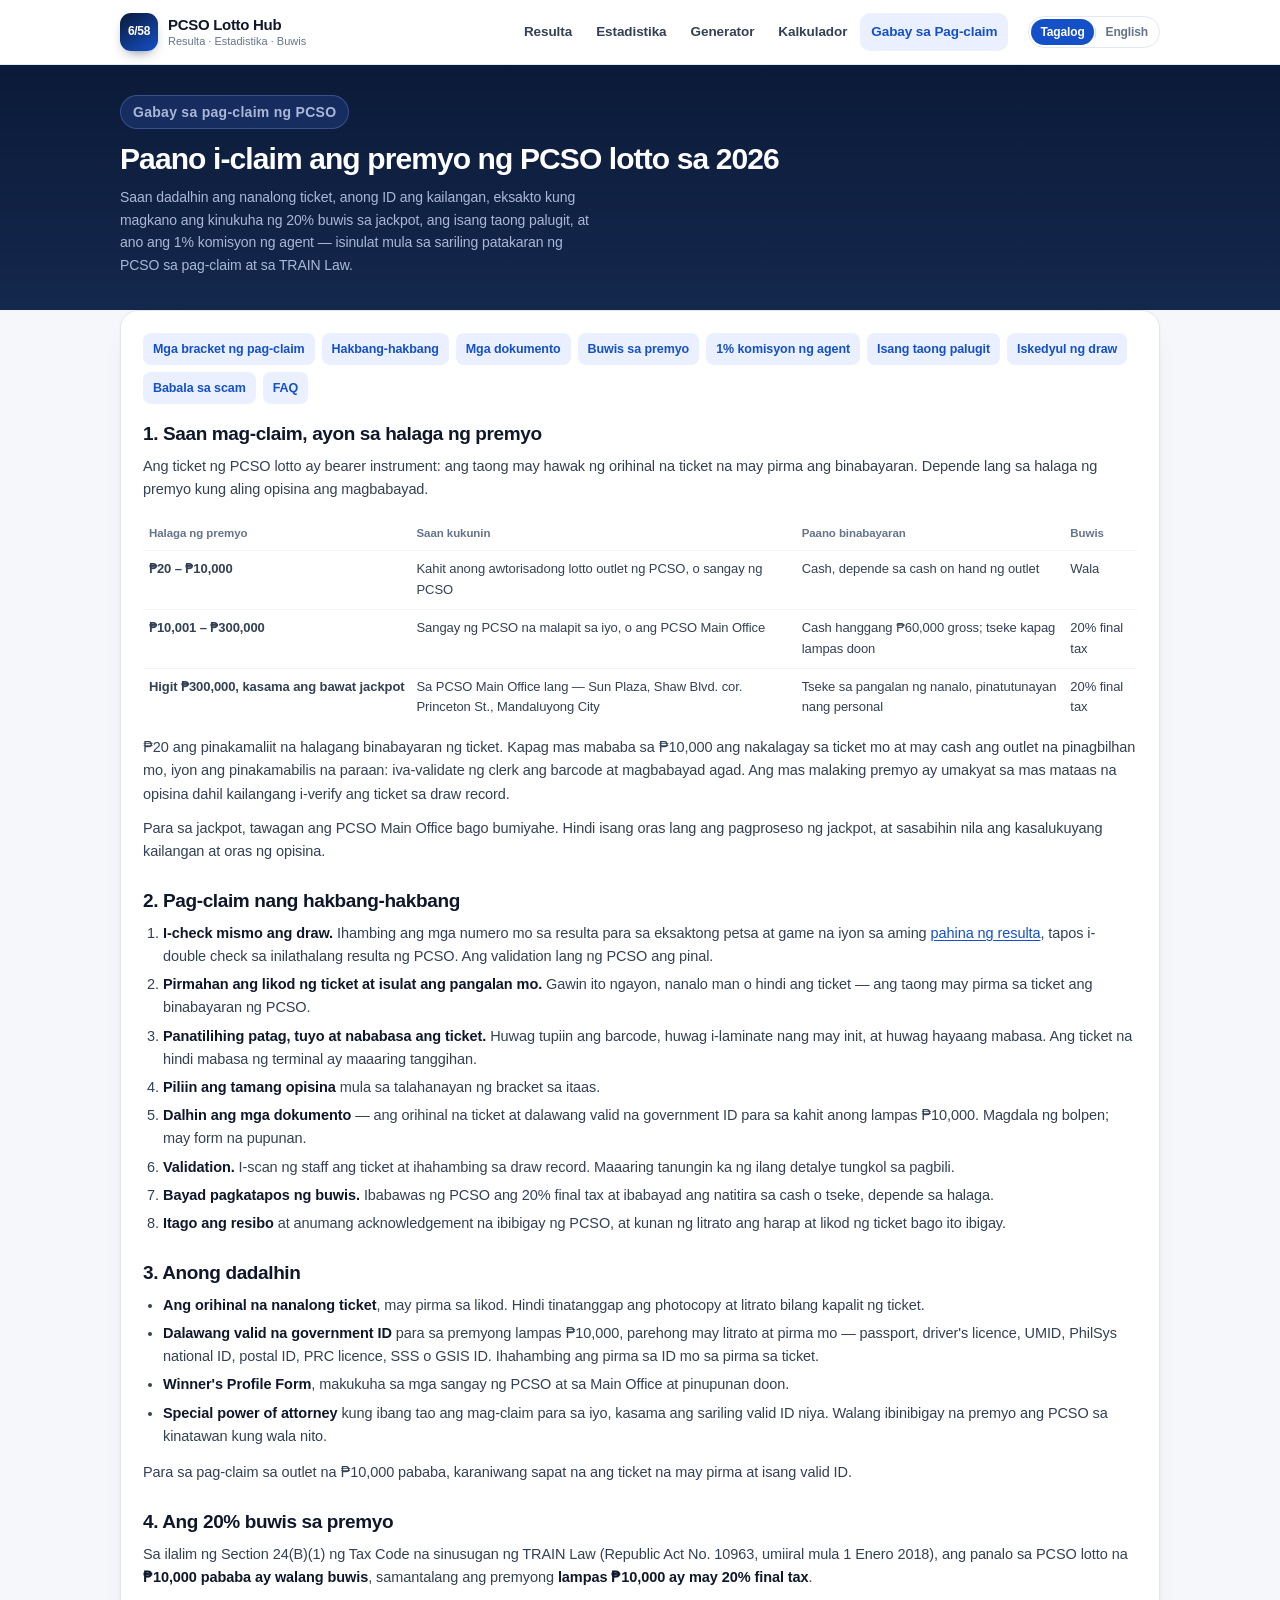
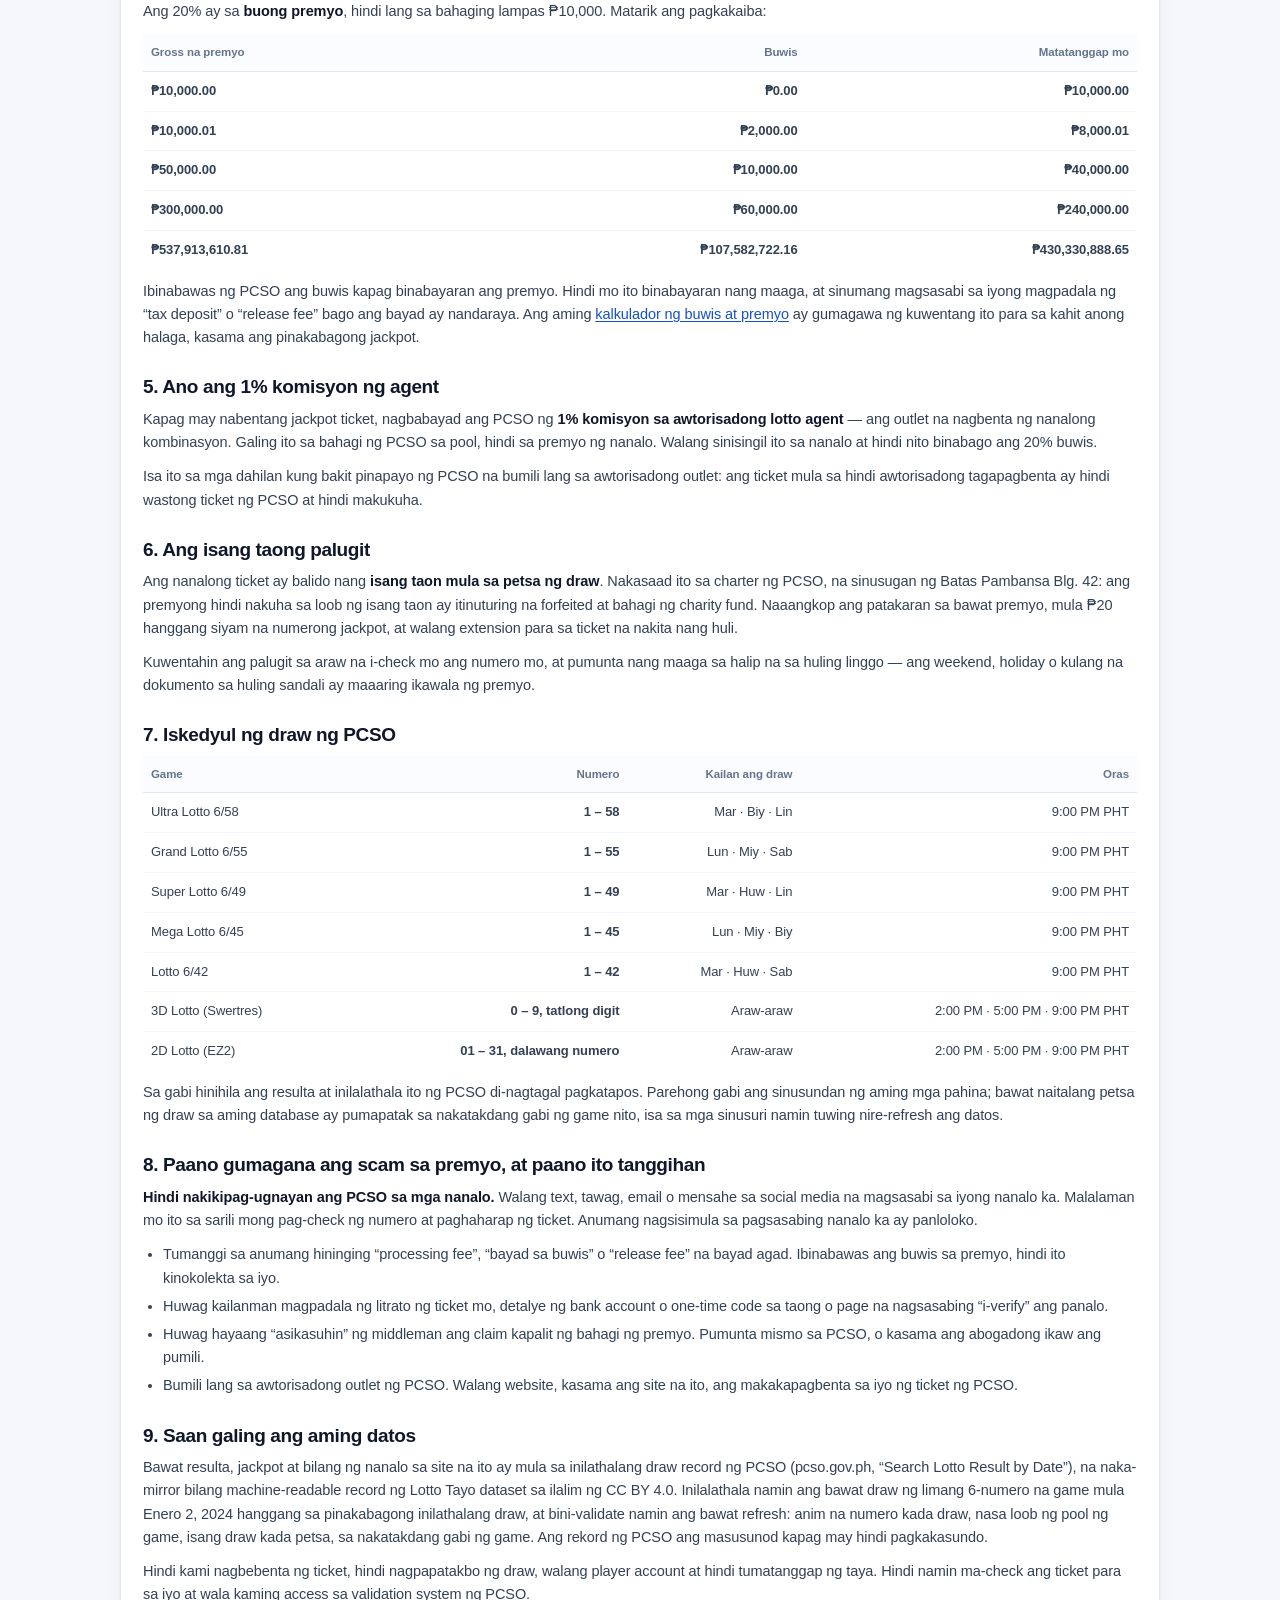
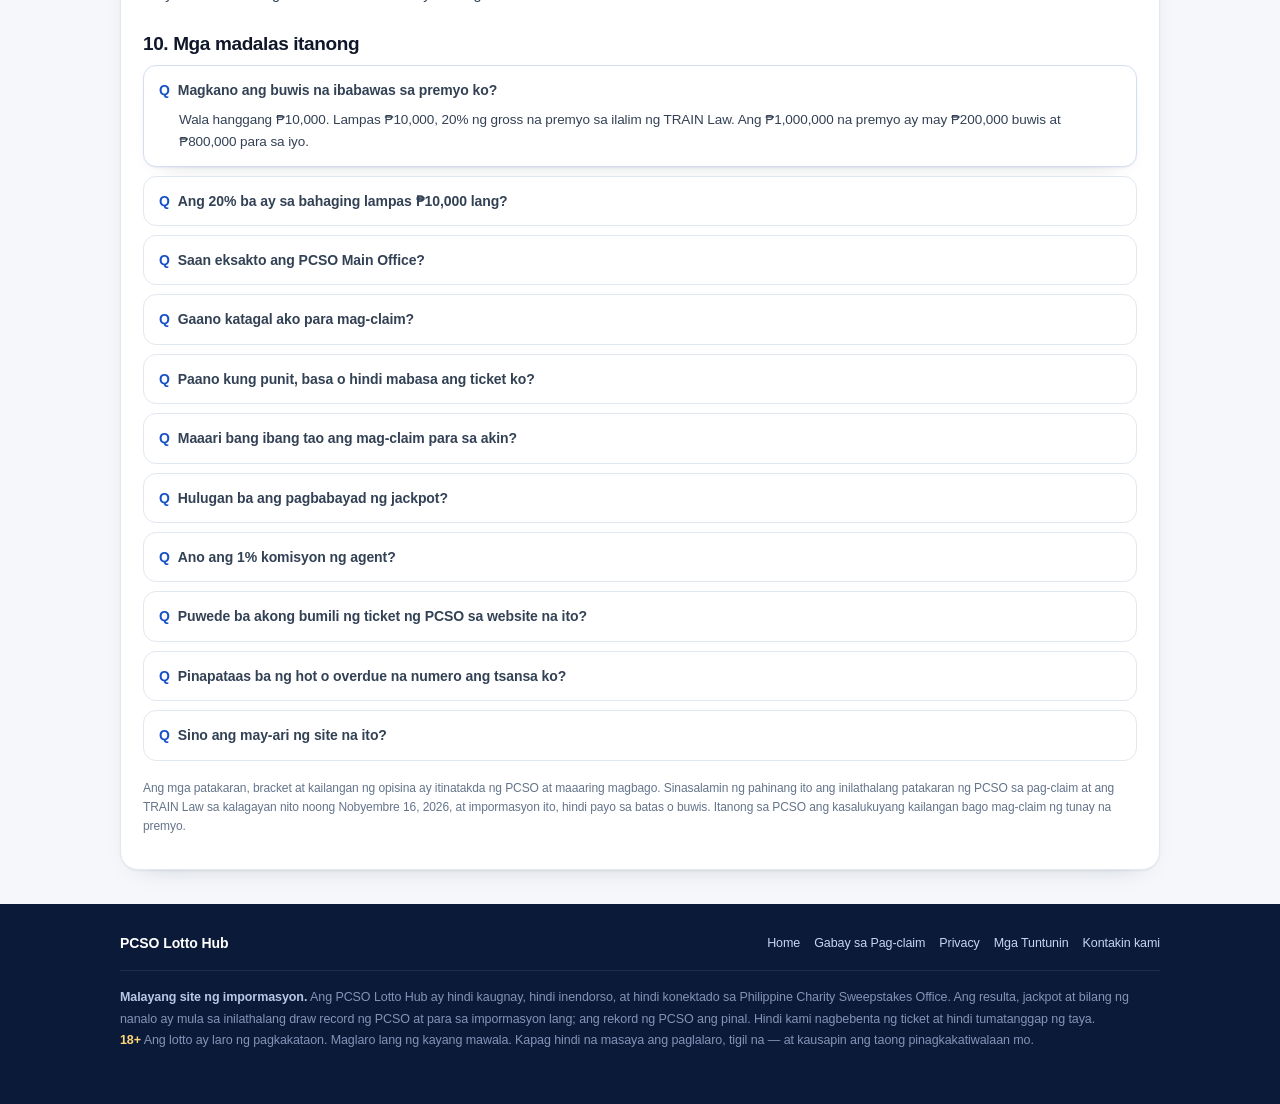
==== commit ba3c7294: "Add 3D Lotto (Swertres) and 2D Lotto (EZ2): three draws a day, with results, statistics and a picker" ====
--- a/guide.html
+++ b/guide.html
@@ -171,13 +171,15 @@
       <h2 id="schedule" data-i18n="guide.s7h">7. Iskedyul ng draw ng PCSO</h2>
       <div class="table-scroll">
         <table class="data">
-          <thead><tr><th scope="col" data-i18n="guide.s7th1">Game</th><th scope="col" data-i18n="guide.s7th2">Numero</th><th scope="col" data-i18n="guide.s7th3">Gabi ng draw</th><th scope="col" data-i18n="guide.s7th4">Oras</th></tr></thead>
+          <thead><tr><th scope="col" data-i18n="guide.s7th1">Game</th><th scope="col" data-i18n="guide.s7th2">Numero</th><th scope="col" data-i18n="guide.s7th3Daily">Kailan ang draw</th><th scope="col" data-i18n="guide.s7th4">Oras</th></tr></thead>
           <tbody>
             <tr><td>Ultra Lotto 6/58</td><td class="num">1 – 58</td><td data-i18n="guide.n658">Mar · Biy · Lin</td><td>9:00 PM PHT</td></tr>
             <tr><td>Grand Lotto 6/55</td><td class="num">1 – 55</td><td data-i18n="guide.n655">Lun · Miy · Sab</td><td>9:00 PM PHT</td></tr>
             <tr><td>Super Lotto 6/49</td><td class="num">1 – 49</td><td data-i18n="guide.n649">Mar · Huw · Lin</td><td>9:00 PM PHT</td></tr>
             <tr><td>Mega Lotto 6/45</td><td class="num">1 – 45</td><td data-i18n="guide.n645">Lun · Miy · Biy</td><td>9:00 PM PHT</td></tr>
             <tr><td>Lotto 6/42</td><td class="num">1 – 42</td><td data-i18n="guide.n642">Mar · Huw · Sab</td><td>9:00 PM PHT</td></tr>
+            <tr><td>3D Lotto (Swertres)</td><td class="num">0 – 9, tatlong digit</td><td data-i18n="guide.nDaily">Araw-araw</td><td>2:00 PM · 5:00 PM · 9:00 PM PHT</td></tr>
+            <tr><td>2D Lotto (EZ2)</td><td class="num">01 – 31, dalawang numero</td><td data-i18n="guide.nDaily">Araw-araw</td><td>2:00 PM · 5:00 PM · 9:00 PM PHT</td></tr>
           </tbody>
         </table>
       </div>
--- a/assets/css/style.css
+++ b/assets/css/style.css
@@ -605,3 +605,73 @@
 @media (prefers-reduced-motion: reduce) {
   * { animation: none !important; transition: none !important; scroll-behavior: auto !important; }
 }
+
+/* ==========================================================================
+   Daily digit games — 3D Lotto (Swertres) and 2D Lotto (EZ2)
+   ========================================================================== */
+.gamebar-sep {
+  flex: 0 0 auto; display: flex; align-items: center;
+  align-self: stretch; margin: 0 2px 0 6px; padding-left: 10px;
+  border-left: 1px solid var(--line);
+  font-size: 10.5px; font-weight: 800; letter-spacing: .02em; color: var(--muted);
+  white-space: nowrap;
+}
+.game-pill--daily b { color: var(--brand); }
+.game-pill--daily span { color: var(--muted); }
+.game-pill--daily.is-active b { color: #ffd97a; }
+.game-pill--daily.is-active span { color: #b9c9ea; }
+
+.digits-row { display: flex; align-items: center; gap: 7px; flex-wrap: wrap; }
+.digit-tile {
+  --size: 46px;
+  width: var(--size); height: calc(var(--size) * 1.16); flex: 0 0 auto;
+  border-radius: 12px; display: inline-grid; place-items: center;
+  font-weight: 800; font-size: calc(var(--size) * .44); letter-spacing: -.02em;
+  font-variant-numeric: tabular-nums; color: var(--navy);
+  background: linear-gradient(180deg, #f7faff, #e3ebfb);
+  border: 1px solid #d3ddf2;
+  box-shadow: inset 0 -2px 4px rgba(15, 23, 42, .06), 0 2px 6px rgba(15, 23, 42, .08);
+}
+.digit-tile--lg { --size: 52px; }
+.digit-tile--sm { --size: 38px; border-radius: 10px; }
+.digit-tile--xs { --size: 27px; border-radius: 8px; }
+
+.slot-grid { display: grid; grid-template-columns: repeat(3, minmax(0, 1fr)); gap: 10px; }
+.slot-card {
+  display: flex; flex-direction: column; gap: 8px;
+  border: 1px solid var(--line); border-radius: 14px;
+  background: #fbfcff; padding: 12px 13px;
+}
+.slot-head { display: flex; align-items: center; justify-content: space-between; gap: 8px; font-size: 13px; }
+.slot-head b { font-size: 13.5px; font-weight: 800; letter-spacing: -.01em; }
+.slot-card .table-note { margin: 0; }
+.slot-card .video-row { margin-top: 0; }
+.slot-line {
+  display: grid; grid-template-columns: 56px auto minmax(0, 1fr);
+  align-items: center; gap: 5px 8px;
+  padding: 7px 0; border-top: 1px dashed var(--line-soft);
+}
+.slot-time { font-weight: 800; font-size: 12px; color: var(--ink-2); }
+.slot-meta { justify-self: end; font-size: 11.5px; color: var(--muted); font-variant-numeric: tabular-nums; }
+.slot-video { grid-column: 1 / -1; }
+
+table.data.compact th, table.data.compact td { padding: 5px 4px; font-size: 11px; }
+table.data.compact thead th { font-size: 10.5px; }
+table.data.compact tbody th {
+  text-align: left; white-space: nowrap; color: var(--ink-2);
+  font-size: 11px; border-bottom: 1px solid var(--line-soft);
+}
+table.data .digits-row { flex-wrap: nowrap; gap: 4px; justify-content: flex-end; }
+
+.num-grid--digits { --cols: 10; }
+.num-grid--digits .num-btn.is-fixed::after { content: "✓"; }
+
+@media (max-width: 680px) {
+  .slot-grid { grid-template-columns: minmax(0, 1fr); }
+  .gamebar-sep { padding-left: 7px; font-size: 10px; }
+  .digit-tile { --size: 40px; }
+  .digit-tile--sm { --size: 34px; }
+  .digit-tile--xs { --size: 25px; }
+  .num-grid--digits { --cols: 5 !important; }
+  table.data.compact th, table.data.compact td { padding: 4px 3px; font-size: 10px; }
+}
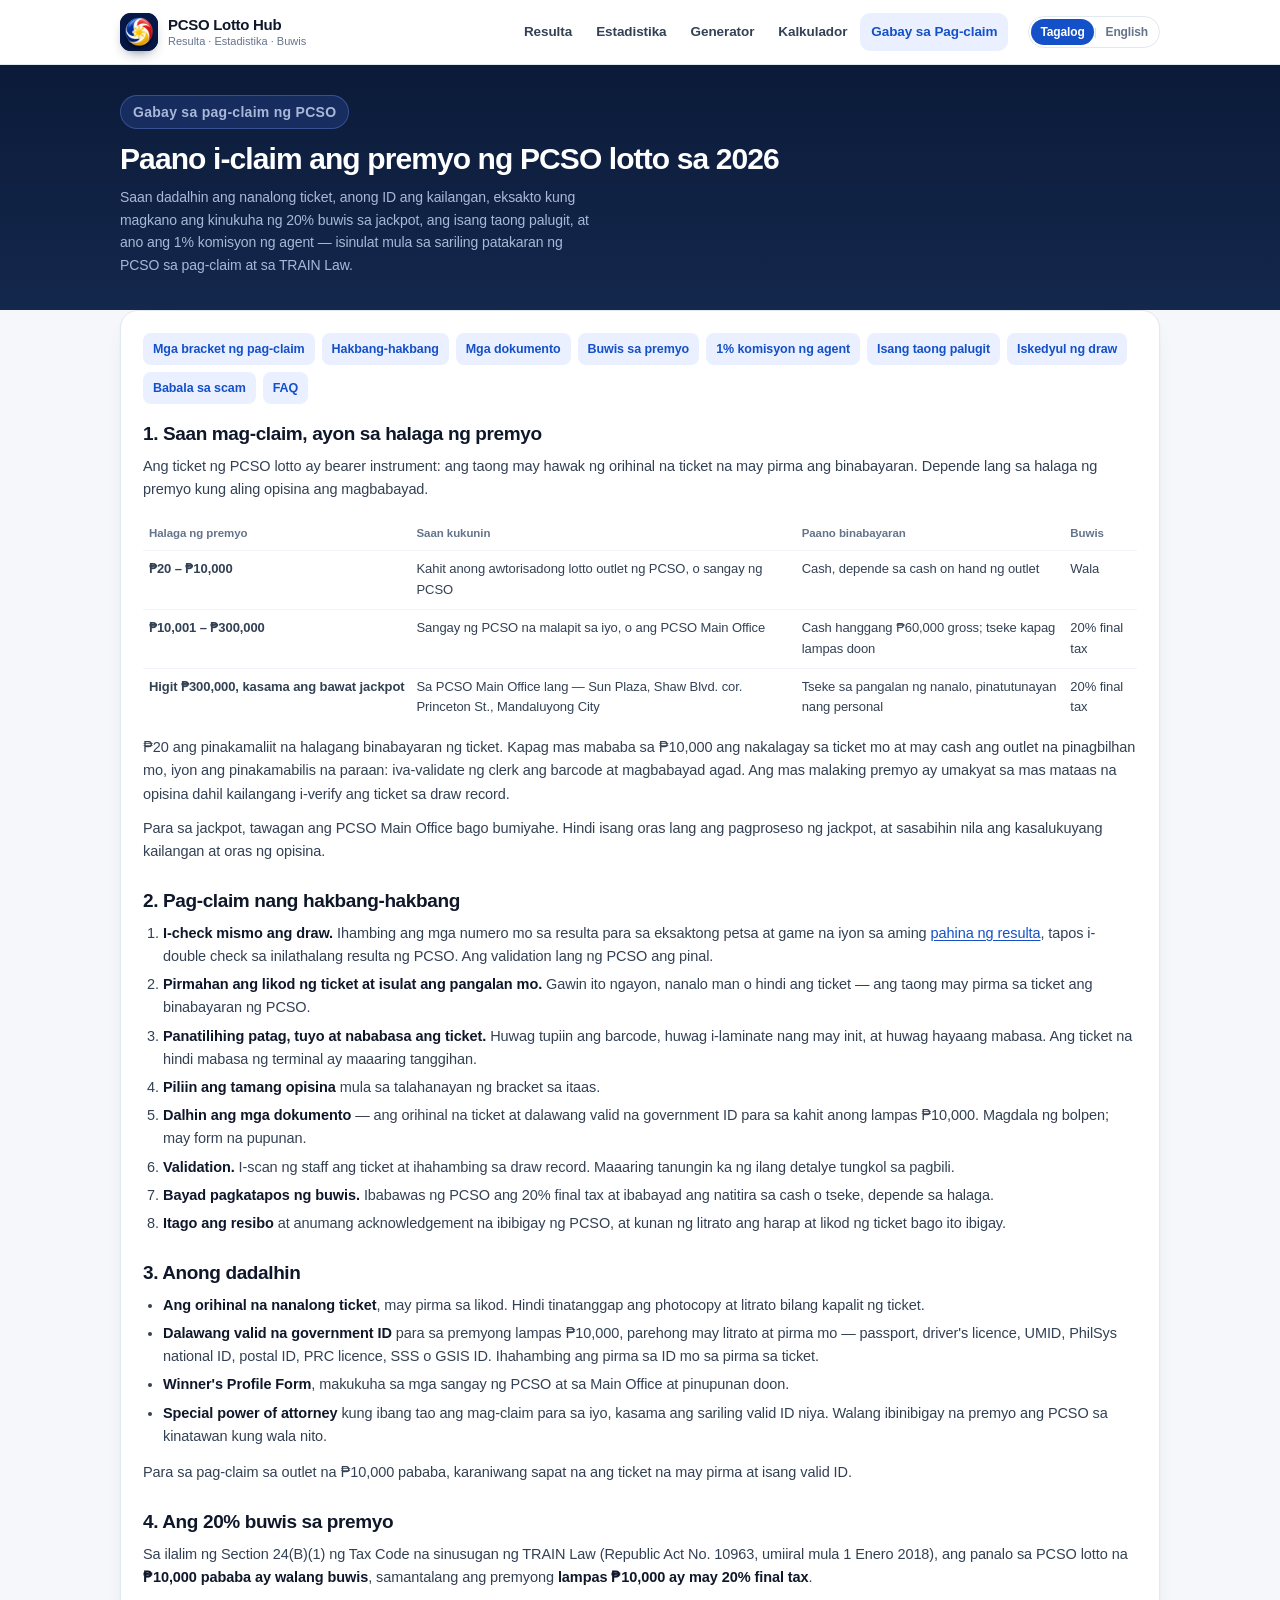
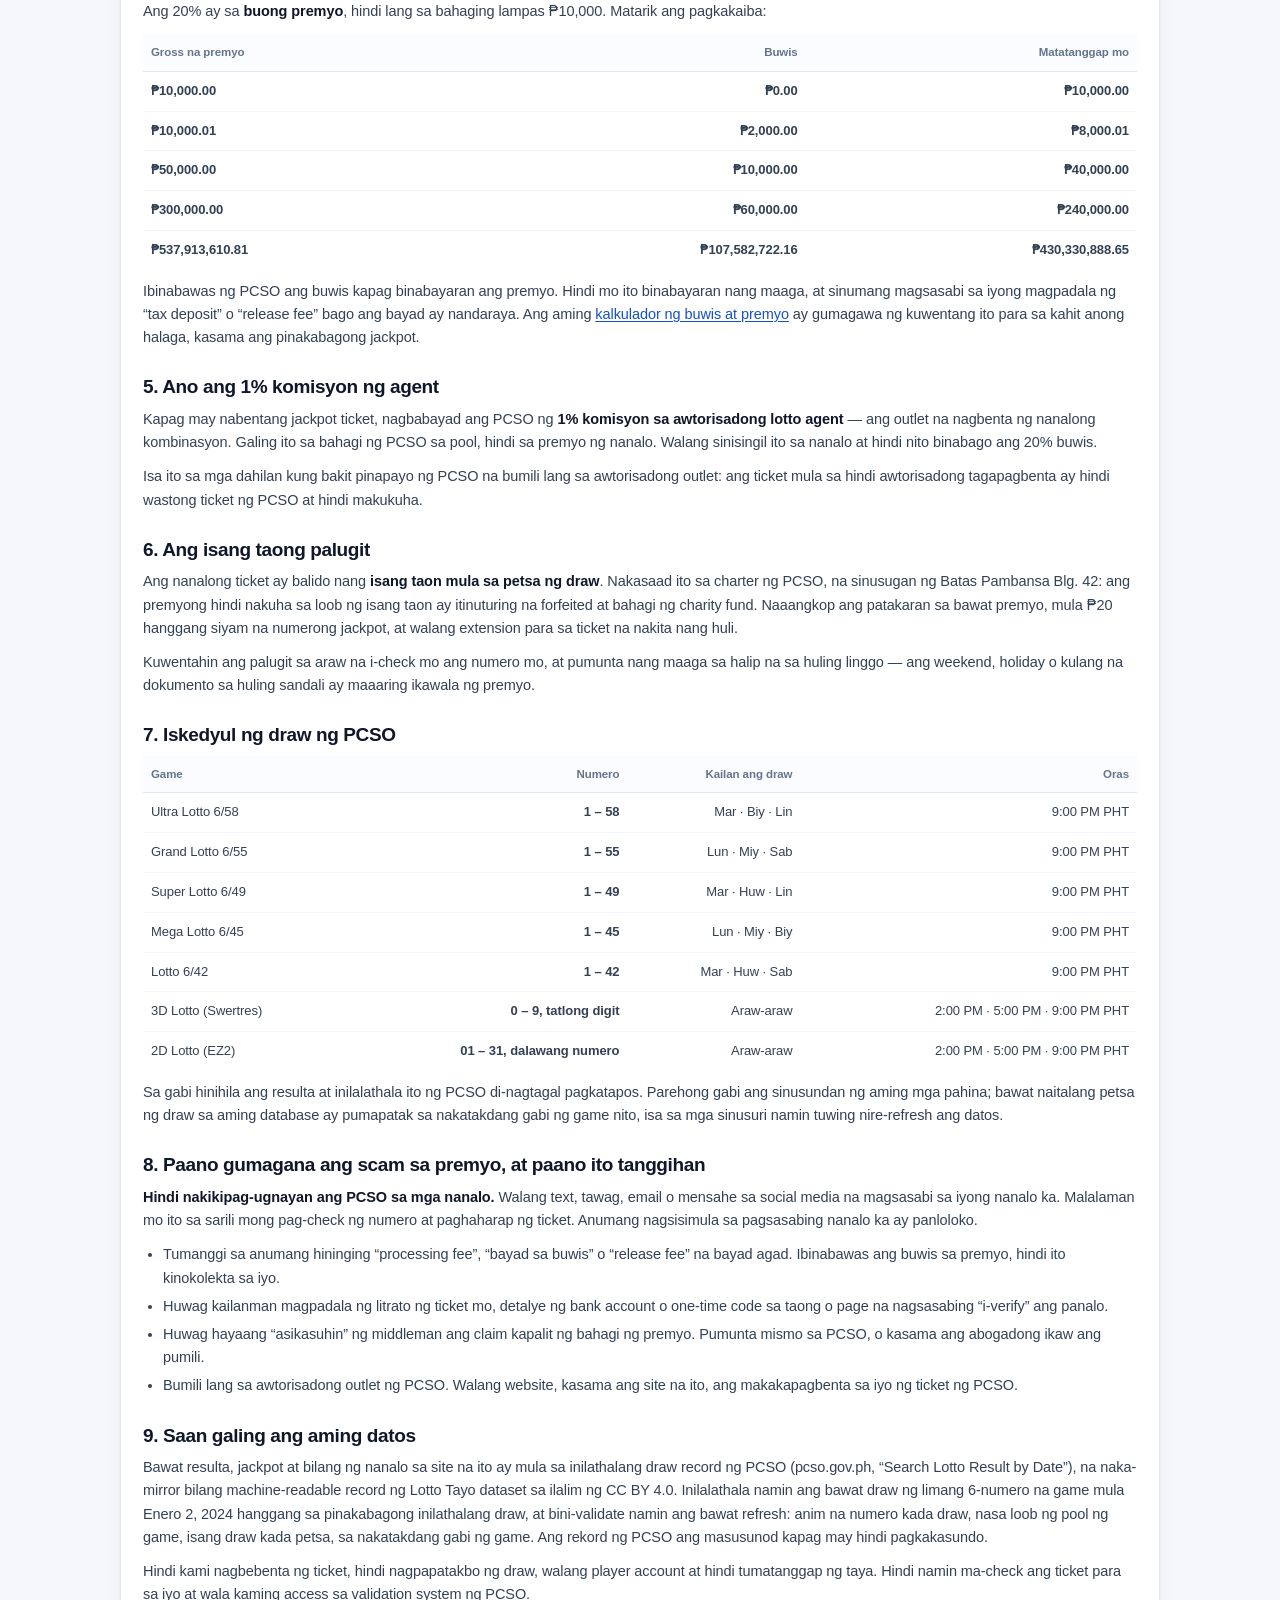
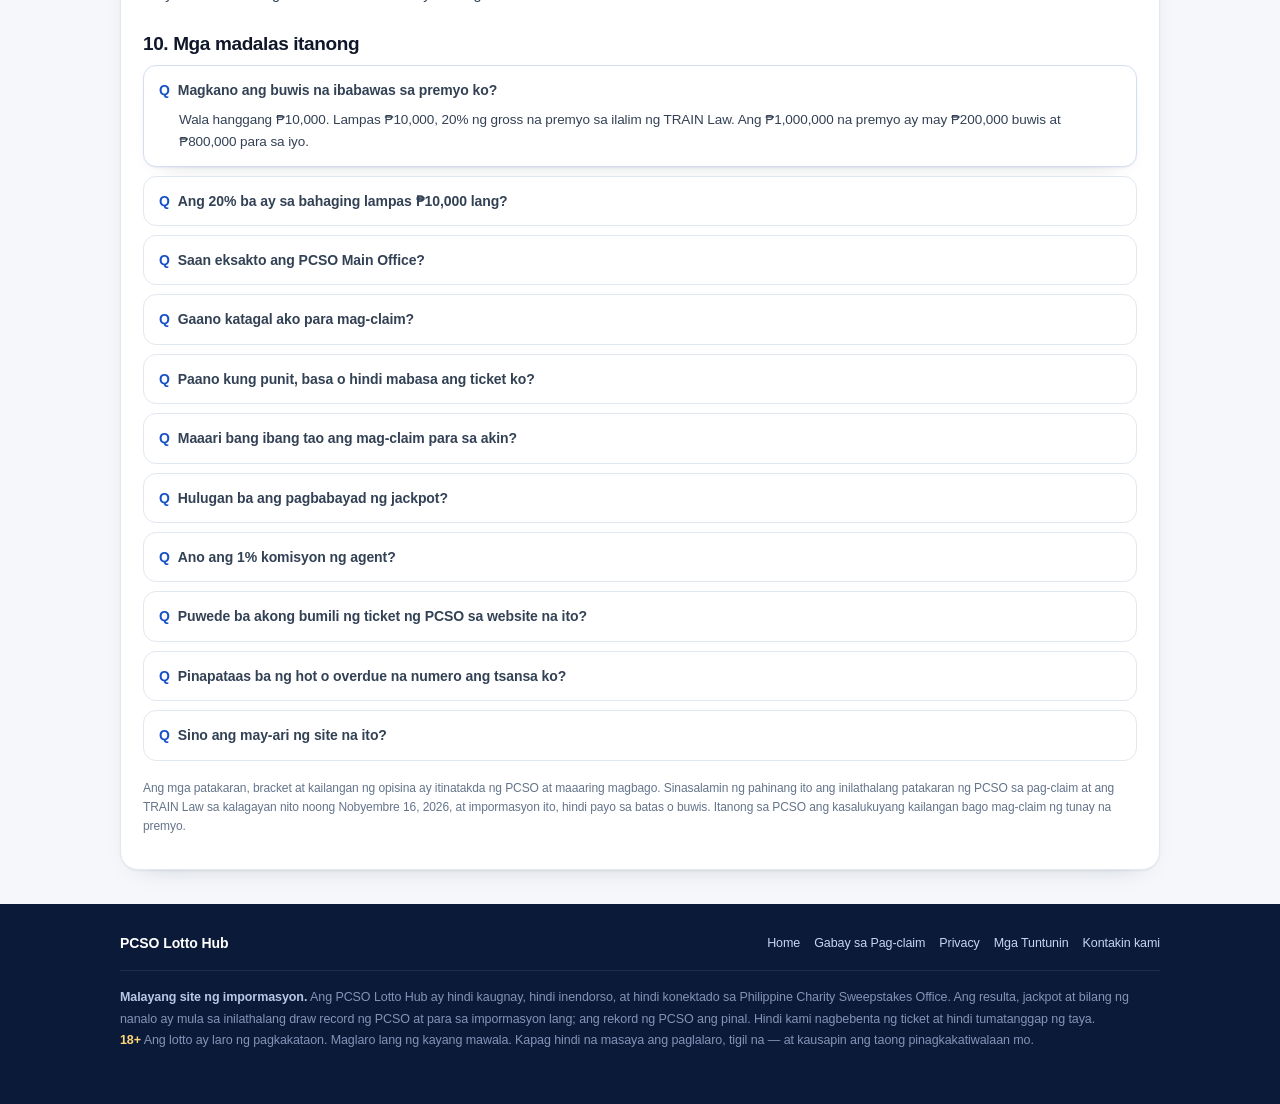
==== commit 27daf2f8: "Brand: new Filipino pinwheel logo in header, tab favicon (16/32/48 + .ico) and apple-touch-icon - he" ====
--- a/guide.html
+++ b/guide.html
@@ -14,7 +14,12 @@
 <meta property="og:url" content="https://lotto-tools.github.io/pcso-lotto-hub/guide.html">
 <meta property="og:image" content="https://lotto-tools.github.io/pcso-lotto-hub/assets/img/og-cover.png">
 <meta property="og:locale" content="tl_PH">
-<link rel="icon" href="assets/img/favicon.svg" type="image/svg+xml">
+<link rel="icon" href="assets/img/favicon.ico" sizes="16x16 32x32 48x48">
+<link rel="icon" type="image/png" sizes="16x16" href="assets/img/favicon-16.png">
+<link rel="icon" type="image/png" sizes="32x32" href="assets/img/favicon-32.png">
+<link rel="icon" type="image/png" sizes="48x48" href="assets/img/favicon-48.png">
+<link rel="apple-touch-icon" sizes="180x180" href="assets/img/apple-touch-icon.png">
+<link rel="manifest" href="site.webmanifest">
 <link rel="stylesheet" href="assets/css/style.css">
 <script type="application/ld+json">
 {
@@ -51,7 +56,7 @@
 <header class="site-header">
   <div class="wrap header-inner">
     <a class="brand" href="index.html">
-      <span class="brand-mark" aria-hidden="true">6/58</span>
+      <span class="brand-mark" aria-hidden="true"><img src="assets/img/logo.png" alt="" width="38" height="38" decoding="async"></span>
       <span class="brand-text">PCSO Lotto Hub<small data-i18n="nav.brandSub">Resulta · Estadistika · Buwis</small></span>
     </a>
     <nav class="site-nav" aria-label="Pangunahing menu">
--- a/assets/css/style.css
+++ b/assets/css/style.css
@@ -64,12 +64,12 @@
 .header-inner { display: flex; align-items: center; gap: 16px; height: 64px; }
 .brand { display: flex; align-items: center; gap: 10px; flex: 0 0 auto; }
 .brand-mark {
-  width: 38px; height: 38px; border-radius: 11px;
-  display: grid; place-items: center;
-  background: linear-gradient(145deg, var(--navy), var(--brand));
+  width: 38px; height: 38px; border-radius: 11px; overflow: hidden;
+  display: block; flex: 0 0 auto;
+  background: var(--navy);
   box-shadow: 0 6px 14px -8px rgba(11, 26, 56, .9);
-  color: #fff; font-weight: 800; font-size: 12px; letter-spacing: -.03em;
-}
+}
+.brand-mark img { display: block; width: 100%; height: 100%; object-fit: cover; }
 .brand-text { display: flex; flex-direction: column; line-height: 1.15; font-weight: 800; font-size: 15px; letter-spacing: -.02em; }
 .brand-text small { font-weight: 500; font-size: 11px; color: var(--muted); letter-spacing: 0; margin-top: 2px; }
 .site-nav { display: flex; gap: 2px; margin-left: auto; align-items: center; overflow-x: auto; scrollbar-width: none; }
